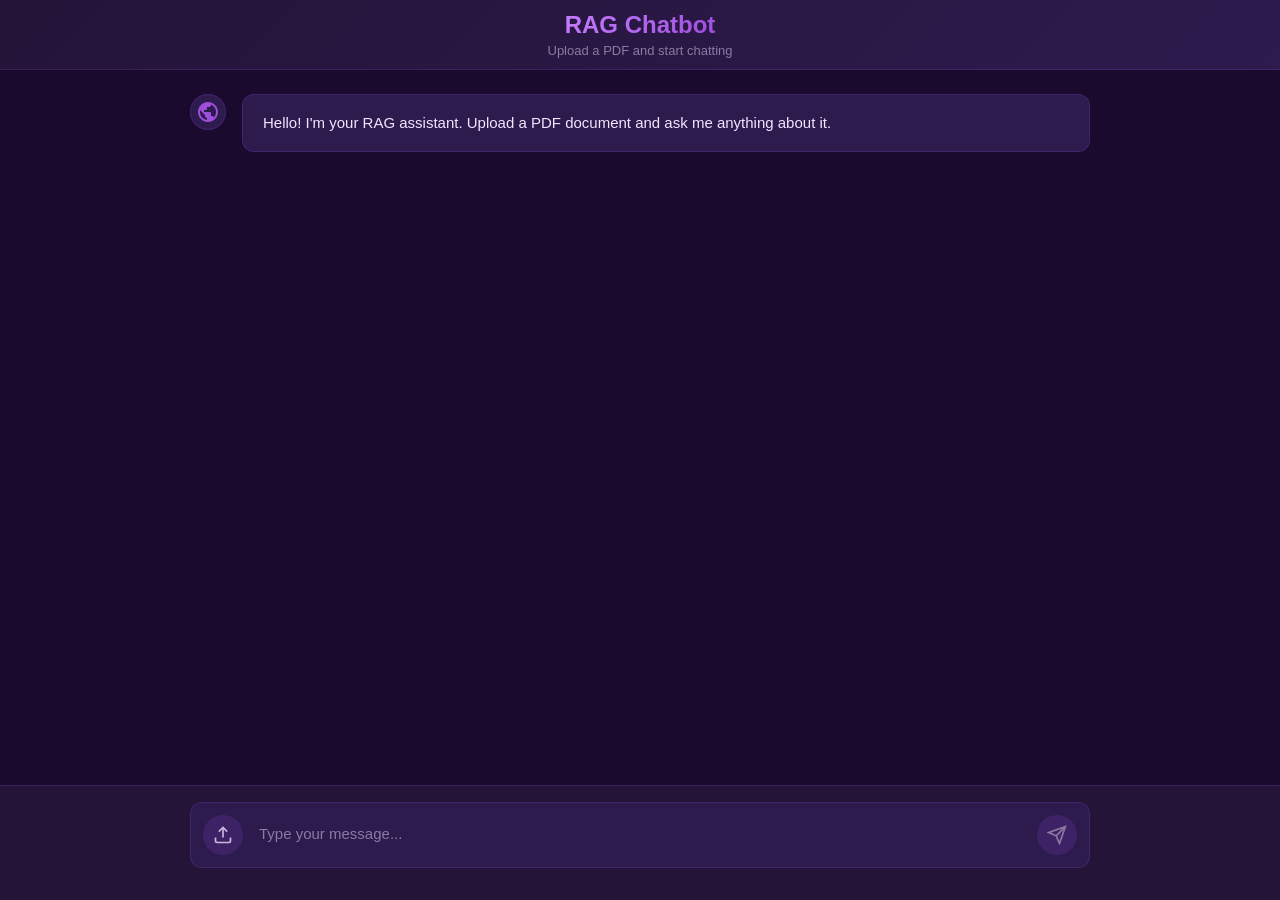
==== static/index.html @ 012274c8 "Initialized and updated with pdf-tomd.py file" ====
<!DOCTYPE html>
<html lang="en">
<head>
    <meta charset="UTF-8">
    <meta name="viewport" content="width=device-width, initial-scale=1.0">
    <title>RAG Chatbot</title>
    <link rel="stylesheet" href="/static/styles.css">
</head>
<body>
    <div id="app">
        <!-- Header -->
        <header class="header">
            <div class="logo">RAG Chatbot</div>
            <div class="subtitle">Upload a PDF and start chatting</div>
        </header>

        <!-- Main Chat Area -->
        <main class="chat-container" id="chatContainer">
            <!-- Welcome Message -->
            <div class="message bot-message">
                <div class="avatar">
                    <svg width="24" height="24" viewBox="0 0 24 24" fill="currentColor">
                        <path d="M12 2C6.48 2 2 6.48 2 12s4.48 10 10 10 10-4.48 10-10S17.52 2 12 2zm-1 17.93c-3.95-.49-7-3.85-7-7.93 0-.62.08-1.21.21-1.79L9 15v1c0 1.1.9 2 2 2v1.93zm6.9-2.54c-.26-.81-1-1.39-1.9-1.39h-1v-3c0-.55-.45-1-1-1H8v-2h2c.55 0 1-.45 1-1V7h2c1.1 0 2-.9 2-2v-.41c2.93 1.19 5 4.06 5 7.41 0 2.08-.8 3.97-2.1 5.39z"/>
                    </svg>
                </div>
                <div class="message-content">
                    <p>Hello! I'm your RAG assistant. Upload a PDF document and ask me anything about it.</p>
                </div>
            </div>
        </main>

        <!-- Input Area -->
        <div class="input-container">
            <div class="input-wrapper">
                <input
                    type="file"
                    id="fileInput"
                    accept=".pdf,.png,.jpg,.jpeg,.webp"
                    hidden
                >
                <button
                    class="upload-btn"
                    id="uploadBtn"
                    title="Upload PDF"
                >
                    <svg width="20" height="20" viewBox="0 0 24 24" fill="none" stroke="currentColor" stroke-width="2">
                        <path d="M21 15v4a2 2 0 0 1-2 2H5a2 2 0 0 1-2-2v-4"/>
                        <polyline points="17,8 12,3 7,8"/>
                        <line x1="12" y1="3" x2="12" y2="15"/>
                    </svg>
                </button>
                <textarea
                    id="messageInput"
                    class="message-input"
                    placeholder="Type your message..."
                    rows="1"
                ></textarea>
                <button
                    class="send-btn"
                    id="sendBtn"
                    disabled
                >
                    <svg width="20" height="20" viewBox="0 0 24 24" fill="none" stroke="currentColor" stroke-width="2">
                        <line x1="22" y1="2" x2="11" y2="13"/>
                        <polygon points="22,2 15,22 11,13 2,9"/>
                    </svg>
                </button>
            </div>
            <div class="upload-status" id="uploadStatus"></div>
        </div>
    </div>

    <!-- Loading Overlay -->
    <div class="loading-overlay" id="loadingOverlay" hidden>
        <div class="spinner"></div>
        <div class="loading-text">Processing document...</div>
    </div>

    <script src="/static/app.js"></script>
</body>
</html>
---- static/styles.css ----
/* RAG Chatbot - Tema Viola ispirato a Claude */

:root {
    /* Colori principali - Tema Viola */
    --bg-primary: #1a0a2e;
    --bg-secondary: #241438;
    --bg-tertiary: #2d1b4e;
    --bg-hover: #3d2266;

    /* Colori accento viola */
    --accent-primary: #9d4edd;
    --accent-secondary: #c77dff;
    --accent-tertiary: #7b2cbf;
    --accent-glow: rgba(157, 78, 221, 0.3);

    /* Colori testo */
    --text-primary: #f0e6ff;
    --text-secondary: #c9b8e0;
    --text-muted: #8b7aa3;

    /* Colori messaggi */
    --user-bg: linear-gradient(135deg, #7b2cbf 0%, #5a189a 100%);
    --bot-bg: var(--bg-tertiary);

    /* Bordi */
    --border-color: rgba(157, 78, 221, 0.2);
    --border-radius: 12px;

    /* Spacing */
    --header-height: 70px;
    --input-height: 80px;
}

* {
    margin: 0;
    padding: 0;
    box-sizing: border-box;
}

body {
    font-family: -apple-system, BlinkMacSystemFont, 'Segoe UI', Roboto, Oxygen, Ubuntu, sans-serif;
    background: var(--bg-primary);
    color: var(--text-primary);
    min-height: 100vh;
    overflow: hidden;
}

/* Layout */
#app {
    display: flex;
    flex-direction: column;
    height: 100vh;
}

/* Header */
.header {
    height: var(--header-height);
    background: linear-gradient(135deg, var(--bg-secondary) 0%, var(--bg-tertiary) 100%);
    border-bottom: 1px solid var(--border-color);
    display: flex;
    flex-direction: column;
    justify-content: center;
    align-items: center;
    padding: 0 24px;
    position: relative;
    z-index: 10;
}

.logo {
    font-size: 24px;
    font-weight: 700;
    background: linear-gradient(135deg, var(--accent-secondary) 0%, var(--accent-primary) 100%);
    -webkit-background-clip: text;
    -webkit-text-fill-color: transparent;
    background-clip: text;
}

.subtitle {
    font-size: 13px;
    color: var(--text-muted);
    margin-top: 4px;
}

/* Chat Container */
.chat-container {
    flex: 1;
    overflow-y: auto;
    padding: 24px;
    scroll-behavior: smooth;
}

/* Scrollbar personalizzata */
.chat-container::-webkit-scrollbar {
    width: 8px;
}

.chat-container::-webkit-scrollbar-track {
    background: transparent;
}

.chat-container::-webkit-scrollbar-thumb {
    background: var(--accent-tertiary);
    border-radius: 4px;
}

.chat-container::-webkit-scrollbar-thumb:hover {
    background: var(--accent-primary);
}

/* Messaggi */
.message {
    display: flex;
    gap: 16px;
    max-width: 900px;
    margin: 0 auto 24px;
    animation: fadeIn 0.3s ease;
}

@keyframes fadeIn {
    from {
        opacity: 0;
        transform: translateY(10px);
    }
    to {
        opacity: 1;
        transform: translateY(0);
    }
}

.avatar {
    width: 36px;
    height: 36px;
    border-radius: 50%;
    display: flex;
    align-items: center;
    justify-content: center;
    flex-shrink: 0;
}

.bot-message .avatar {
    background: var(--bot-bg);
    border: 1px solid var(--border-color);
    color: var(--accent-primary);
}

.user-message .avatar {
    background: var(--user-bg);
    color: white;
    order: 2;
}

.message-content {
    flex: 1;
    padding: 16px 20px;
    border-radius: var(--border-radius);
    line-height: 1.6;
    font-size: 15px;
}

.bot-message .message-content {
    background: var(--bot-bg);
    border: 1px solid var(--border-color);
    color: var(--text-primary);
}

.user-message .message-content {
    background: var(--user-bg);
    color: white;
    margin-left: auto;
}

.user-message {
    flex-direction: row-reverse;
}

.message-content p {
    margin: 0 0 12px;
}

.message-content p:last-child {
    margin-bottom: 0;
}

/* Input Container */
.input-container {
    padding: 16px 24px 24px;
    background: var(--bg-secondary);
    border-top: 1px solid var(--border-color);
}

.input-wrapper {
    max-width: 900px;
    margin: 0 auto;
    display: flex;
    align-items: flex-end;
    gap: 12px;
    background: var(--bg-tertiary);
    border: 1px solid var(--border-color);
    border-radius: var(--border-radius);
    padding: 12px;
    transition: border-color 0.2s, box-shadow 0.2s;
}

.input-wrapper:focus-within {
    border-color: var(--accent-primary);
    box-shadow: 0 0 0 3px var(--accent-glow);
}

/* Buttons */
.upload-btn,
.send-btn {
    width: 40px;
    height: 40px;
    border-radius: 50%;
    border: none;
    cursor: pointer;
    display: flex;
    align-items: center;
    justify-content: center;
    transition: all 0.2s;
    flex-shrink: 0;
}

.upload-btn {
    background: var(--bg-hover);
    color: var(--text-secondary);
}

.upload-btn:hover {
    background: var(--accent-tertiary);
    color: white;
}

.send-btn {
    background: var(--accent-primary);
    color: white;
}

.send-btn:hover:not(:disabled) {
    background: var(--accent-secondary);
    transform: scale(1.05);
}

.send-btn:disabled {
    background: var(--bg-hover);
    color: var(--text-muted);
    cursor: not-allowed;
}

/* Input */
.message-input {
    flex: 1;
    background: transparent;
    border: none;
    color: var(--text-primary);
    font-size: 15px;
    resize: none;
    max-height: 200px;
    min-height: 40px;
    line-height: 1.5;
    padding: 8px 4px;
    font-family: inherit;
}

.message-input:focus {
    outline: none;
}

.message-input::placeholder {
    color: var(--text-muted);
}

/* Upload Status */
.upload-status {
    text-align: center;
    margin-top: 8px;
    font-size: 13px;
    color: var(--text-muted);
}

.upload-status.success {
    color: #4ade80;
}

.upload-status.error {
    color: #f87171;
}

/* Loading Overlay */
.loading-overlay {
    position: fixed;
    top: 0;
    left: 0;
    right: 0;
    bottom: 0;
    background: rgba(26, 10, 46, 0.9);
    backdrop-filter: blur(8px);
    display: flex;
    flex-direction: column;
    align-items: center;
    justify-content: center;
    z-index: 100;
}

.loading-overlay[hidden] {
    display: none;
}

.spinner {
    width: 48px;
    height: 48px;
    border: 3px solid var(--bg-tertiary);
    border-top-color: var(--accent-primary);
    border-radius: 50%;
    animation: spin 1s linear infinite;
}

@keyframes spin {
    to {
        transform: rotate(360deg);
    }
}

.loading-text {
    margin-top: 16px;
    color: var(--text-secondary);
    font-size: 14px;
}

/* Responsive */
@media (max-width: 768px) {
    .chat-container {
        padding: 16px;
    }

    .message {
        gap: 12px;
    }

    .message-content {
        padding: 12px 16px;
        font-size: 14px;
    }

    .avatar {
        width: 32px;
        height: 32px;
    }

    .input-container {
        padding: 12px 16px 16px;
    }

    .logo {
        font-size: 20px;
    }

    .subtitle {
        font-size: 12px;
    }
}

/* Markdown styles */
.message-content pre {
    background: var(--bg-primary);
    padding: 16px;
    border-radius: 8px;
    overflow-x: auto;
    margin: 12px 0;
}

.message-content code {
    background: var(--bg-primary);
    padding: 2px 6px;
    border-radius: 4px;
    font-family: 'Fira Code', monospace;
    font-size: 14px;
}

.message-content pre code {
    background: transparent;
    padding: 0;
}

.message-content ul,
.message-content ol {
    margin: 12px 0;
    padding-left: 24px;
}

.message-content li {
    margin: 4px 0;
}

.message-content strong {
    color: var(--accent-secondary);
}

.message-content a {
    color: var(--accent-primary);
    text-decoration: none;
}

.message-content a:hover {
    text-decoration: underline;
}
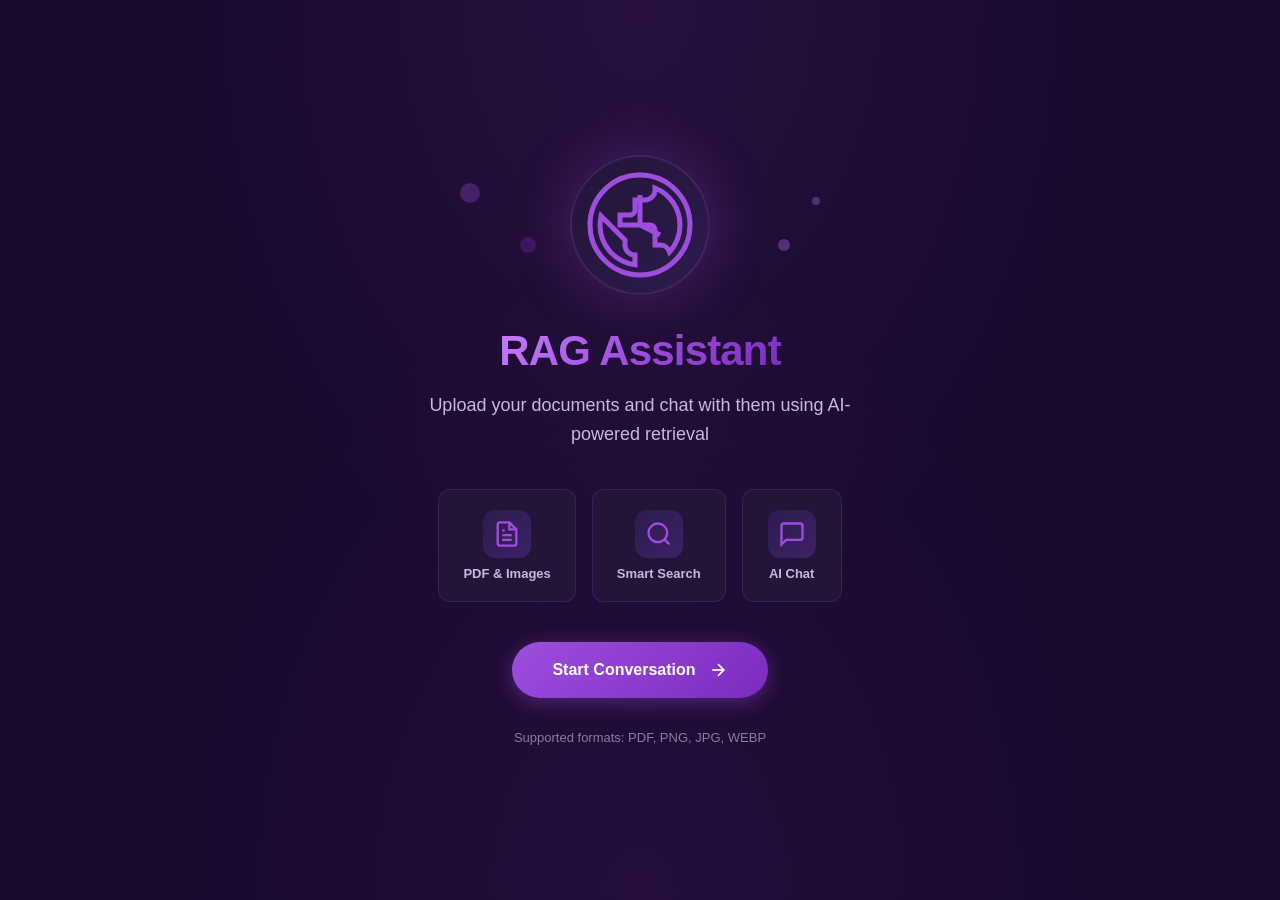
==== commit 2c1ea86f: "Frontend modified" ====
--- a/static/index.html
+++ b/static/index.html
@@ -3,79 +3,84 @@
 <head>
     <meta charset="UTF-8">
     <meta name="viewport" content="width=device-width, initial-scale=1.0">
-    <title>RAG Chatbot</title>
+    <title>RAG Assistant - Welcome</title>
     <link rel="stylesheet" href="/static/styles.css">
 </head>
 <body>
-    <div id="app">
-        <!-- Header -->
-        <header class="header">
-            <div class="logo">RAG Chatbot</div>
-            <div class="subtitle">Upload a PDF and start chatting</div>
-        </header>
-
-        <!-- Main Chat Area -->
-        <main class="chat-container" id="chatContainer">
-            <!-- Welcome Message -->
-            <div class="message bot-message">
-                <div class="avatar">
-                    <svg width="24" height="24" viewBox="0 0 24 24" fill="currentColor">
+    <div class="welcome-page">
+        <div class="welcome-content">
+            <!-- Hero Illustration -->
+            <div class="hero-illustration">
+                <div class="floating-shapes">
+                    <div class="shape shape-1"></div>
+                    <div class="shape shape-2"></div>
+                    <div class="shape shape-3"></div>
+                    <div class="shape shape-4"></div>
+                </div>
+                <div class="hero-icon">
+                    <svg width="120" height="120" viewBox="0 0 24 24" fill="none" stroke="currentColor" stroke-width="1">
+                        <circle cx="12" cy="12" r="10" stroke="currentColor" stroke-opacity="0.2"/>
                         <path d="M12 2C6.48 2 2 6.48 2 12s4.48 10 10 10 10-4.48 10-10S17.52 2 12 2zm-1 17.93c-3.95-.49-7-3.85-7-7.93 0-.62.08-1.21.21-1.79L9 15v1c0 1.1.9 2 2 2v1.93zm6.9-2.54c-.26-.81-1-1.39-1.9-1.39h-1v-3c0-.55-.45-1-1-1H8v-2h2c.55 0 1-.45 1-1V7h2c1.1 0 2-.9 2-2v-.41c2.93 1.19 5 4.06 5 7.41 0 2.08-.8 3.97-2.1 5.39z"/>
+                        <path d="M12 6v6l4 2"/>
                     </svg>
                 </div>
-                <div class="message-content">
-                    <p>Hello! I'm your RAG assistant. Upload a PDF document and ask me anything about it.</p>
+            </div>
+
+            <!-- Welcome Text -->
+            <div class="welcome-text">
+                <h1 class="welcome-title">
+                    <span class="gradient-text">RAG Assistant</span>
+                </h1>
+                <p class="welcome-subtitle">
+                    Upload your documents and chat with them using AI-powered retrieval
+                </p>
+            </div>
+
+            <!-- Features Grid -->
+            <div class="features-grid">
+                <div class="feature-card">
+                    <div class="feature-icon">
+                        <svg width="28" height="28" viewBox="0 0 24 24" fill="none" stroke="currentColor" stroke-width="2">
+                            <path d="M14 2H6a2 2 0 0 0-2 2v16a2 2 0 0 0 2 2h12a2 2 0 0 0 2-2V8z"/>
+                            <polyline points="14 2 14 8 20 8"/>
+                            <line x1="16" y1="13" x2="8" y2="13"/>
+                            <line x1="16" y1="17" x2="8" y2="17"/>
+                            <polyline points="10 9 9 9 8 9"/>
+                        </svg>
+                    </div>
+                    <span class="feature-text">PDF & Images</span>
+                </div>
+                <div class="feature-card">
+                    <div class="feature-icon">
+                        <svg width="28" height="28" viewBox="0 0 24 24" fill="none" stroke="currentColor" stroke-width="2">
+                            <circle cx="11" cy="11" r="8"/>
+                            <line x1="21" y1="21" x2="16.65" y2="16.65"/>
+                        </svg>
+                    </div>
+                    <span class="feature-text">Smart Search</span>
+                </div>
+                <div class="feature-card">
+                    <div class="feature-icon">
+                        <svg width="28" height="28" viewBox="0 0 24 24" fill="none" stroke="currentColor" stroke-width="2">
+                            <path d="M21 15a2 2 0 0 1-2 2H7l-4 4V5a2 2 0 0 1 2-2h14a2 2 0 0 1 2 2z"/>
+                        </svg>
+                    </div>
+                    <span class="feature-text">AI Chat</span>
                 </div>
             </div>
-        </main>
 
-        <!-- Input Area -->
-        <div class="input-container">
-            <div class="input-wrapper">
-                <input
-                    type="file"
-                    id="fileInput"
-                    accept=".pdf,.png,.jpg,.jpeg,.webp"
-                    hidden
-                >
-                <button
-                    class="upload-btn"
-                    id="uploadBtn"
-                    title="Upload PDF"
-                >
-                    <svg width="20" height="20" viewBox="0 0 24 24" fill="none" stroke="currentColor" stroke-width="2">
-                        <path d="M21 15v4a2 2 0 0 1-2 2H5a2 2 0 0 1-2-2v-4"/>
-                        <polyline points="17,8 12,3 7,8"/>
-                        <line x1="12" y1="3" x2="12" y2="15"/>
-                    </svg>
-                </button>
-                <textarea
-                    id="messageInput"
-                    class="message-input"
-                    placeholder="Type your message..."
-                    rows="1"
-                ></textarea>
-                <button
-                    class="send-btn"
-                    id="sendBtn"
-                    disabled
-                >
-                    <svg width="20" height="20" viewBox="0 0 24 24" fill="none" stroke="currentColor" stroke-width="2">
-                        <line x1="22" y1="2" x2="11" y2="13"/>
-                        <polygon points="22,2 15,22 11,13 2,9"/>
-                    </svg>
-                </button>
-            </div>
-            <div class="upload-status" id="uploadStatus"></div>
+            <!-- CTA Button -->
+            <a href="/rag.html" class="start-btn">
+                <span>Start Conversation</span>
+                <svg width="20" height="20" viewBox="0 0 24 24" fill="none" stroke="currentColor" stroke-width="2">
+                    <line x1="5" y1="12" x2="19" y2="12"/>
+                    <polyline points="12 5 19 12 12 19"/>
+                </svg>
+            </a>
+
+            <!-- Footer Note -->
+            <p class="welcome-footer">Supported formats: PDF, PNG, JPG, WEBP</p>
         </div>
     </div>
-
-    <!-- Loading Overlay -->
-    <div class="loading-overlay" id="loadingOverlay" hidden>
-        <div class="spinner"></div>
-        <div class="loading-text">Processing document...</div>
-    </div>
-
-    <script src="/static/app.js"></script>
 </body>
-</html>+</html>
--- a/static/styles.css
+++ b/static/styles.css
@@ -52,22 +52,280 @@
     height: 100vh;
 }
 
-/* Header */
+/* ============================================
+   WELCOME SCREEN
+   ============================================ */
+
+.welcome-page {
+    display: flex;
+    align-items: center;
+    justify-content: center;
+    min-height: 100vh;
+    padding: 24px;
+    background: radial-gradient(ellipse at top, rgba(157, 78, 221, 0.1) 0%, transparent 50%),
+                radial-gradient(ellipse at bottom, rgba(123, 44, 191, 0.1) 0%, transparent 50%);
+    animation: fadeIn 0.6s ease;
+}
+
+.welcome-content {
+    max-width: 600px;
+    width: 100%;
+    text-align: center;
+}
+
+/* Hero Illustration */
+.hero-illustration {
+    position: relative;
+    margin-bottom: 32px;
+}
+
+.hero-icon {
+    display: inline-flex;
+    align-items: center;
+    justify-content: center;
+    width: 140px;
+    height: 140px;
+    background: linear-gradient(135deg, var(--bg-secondary) 0%, var(--bg-tertiary) 100%);
+    border: 2px solid var(--border-color);
+    border-radius: 50%;
+    color: var(--accent-primary);
+    box-shadow: 0 0 60px rgba(157, 78, 221, 0.3);
+    animation: float 6s ease-in-out infinite;
+}
+
+@keyframes float {
+    0%, 100% { transform: translateY(0); }
+    50% { transform: translateY(-10px); }
+}
+
+/* Floating Shapes Animation */
+.floating-shapes {
+    position: absolute;
+    top: 0;
+    left: 0;
+    right: 0;
+    bottom: 0;
+    pointer-events: none;
+}
+
+.shape {
+    position: absolute;
+    border-radius: 50%;
+    opacity: 0.3;
+}
+
+.shape-1 {
+    width: 20px;
+    height: 20px;
+    background: var(--accent-primary);
+    top: 20%;
+    left: 20%;
+    animation: floatShape 8s ease-in-out infinite;
+}
+
+.shape-2 {
+    width: 12px;
+    height: 12px;
+    background: var(--accent-secondary);
+    top: 60%;
+    right: 25%;
+    animation: floatShape 10s ease-in-out infinite 1s;
+}
+
+.shape-3 {
+    width: 16px;
+    height: 16px;
+    background: var(--accent-tertiary);
+    bottom: 30%;
+    left: 30%;
+    animation: floatShape 7s ease-in-out infinite 0.5s;
+}
+
+.shape-4 {
+    width: 8px;
+    height: 8px;
+    background: var(--accent-secondary);
+    top: 30%;
+    right: 20%;
+    animation: floatShape 9s ease-in-out infinite 2s;
+}
+
+@keyframes floatShape {
+    0%, 100% {
+        transform: translate(0, 0) scale(1);
+        opacity: 0.3;
+    }
+    25% {
+        transform: translate(20px, -20px) scale(1.1);
+        opacity: 0.5;
+    }
+    50% {
+        transform: translate(0, -40px) scale(1);
+        opacity: 0.3;
+    }
+    75% {
+        transform: translate(-20px, -20px) scale(0.9);
+        opacity: 0.4;
+    }
+}
+
+/* Welcome Text */
+.welcome-text {
+    margin-bottom: 40px;
+}
+
+.welcome-title {
+    font-size: 42px;
+    font-weight: 800;
+    margin-bottom: 16px;
+    letter-spacing: -0.02em;
+}
+
+.gradient-text {
+    background: linear-gradient(135deg, var(--accent-secondary) 0%, var(--accent-primary) 50%, var(--accent-tertiary) 100%);
+    -webkit-background-clip: text;
+    -webkit-text-fill-color: transparent;
+    background-clip: text;
+}
+
+.welcome-subtitle {
+    font-size: 18px;
+    color: var(--text-secondary);
+    line-height: 1.6;
+    max-width: 450px;
+    margin: 0 auto;
+}
+
+/* Features Grid */
+.features-grid {
+    display: flex;
+    justify-content: center;
+    gap: 16px;
+    margin-bottom: 40px;
+    flex-wrap: wrap;
+}
+
+.feature-card {
+    display: flex;
+    flex-direction: column;
+    align-items: center;
+    gap: 8px;
+    padding: 20px 24px;
+    background: var(--bg-secondary);
+    border: 1px solid var(--border-color);
+    border-radius: var(--border-radius);
+    min-width: 100px;
+    transition: all 0.3s ease;
+}
+
+.feature-card:hover {
+    transform: translateY(-4px);
+    border-color: var(--accent-primary);
+    box-shadow: 0 8px 30px rgba(157, 78, 221, 0.2);
+}
+
+.feature-icon {
+    width: 48px;
+    height: 48px;
+    display: flex;
+    align-items: center;
+    justify-content: center;
+    background: linear-gradient(135deg, var(--bg-tertiary) 0%, var(--bg-hover) 100%);
+    border-radius: 12px;
+    color: var(--accent-primary);
+}
+
+.feature-text {
+    font-size: 13px;
+    font-weight: 600;
+    color: var(--text-secondary);
+}
+
+/* Start Button */
+a.start-btn {
+    display: inline-flex;
+    align-items: center;
+    justify-content: center;
+    gap: 12px;
+    padding: 18px 40px;
+    background: linear-gradient(135deg, var(--accent-primary) 0%, var(--accent-tertiary) 100%);
+    color: white;
+    border: none;
+    border-radius: 50px;
+    font-size: 16px;
+    font-weight: 600;
+    cursor: pointer;
+    transition: all 0.3s ease;
+    box-shadow: 0 4px 20px rgba(157, 78, 221, 0.4);
+    text-decoration: none;
+}
+
+a.start-btn:hover {
+    transform: translateY(-2px);
+    box-shadow: 0 8px 30px rgba(157, 78, 221, 0.5);
+}
+
+a.start-btn:active {
+    transform: translateY(0);
+}
+
+a.start-btn svg {
+    transition: transform 0.3s ease;
+}
+
+a.start-btn:hover svg {
+    transform: translateX(4px);
+}
+
+/* Welcome Footer */
+.welcome-footer {
+    margin-top: 32px;
+    font-size: 13px;
+    color: var(--text-muted);
+}
+
+/* ============================================
+   HEADER
+   ============================================ */
 .header {
     height: var(--header-height);
     background: linear-gradient(135deg, var(--bg-secondary) 0%, var(--bg-tertiary) 100%);
     border-bottom: 1px solid var(--border-color);
     display: flex;
-    flex-direction: column;
-    justify-content: center;
-    align-items: center;
+    align-items: center;
+    justify-content: space-between;
     padding: 0 24px;
     position: relative;
     z-index: 10;
 }
 
+.header-left {
+    display: flex;
+    align-items: center;
+    gap: 16px;
+}
+
+.back-btn {
+    width: 40px;
+    height: 40px;
+    border: none;
+    background: var(--bg-tertiary);
+    color: var(--text-secondary);
+    border-radius: 50%;
+    cursor: pointer;
+    display: flex;
+    align-items: center;
+    justify-content: center;
+    transition: all 0.2s;
+}
+
+.back-btn:hover {
+    background: var(--accent-tertiary);
+    color: white;
+}
+
 .logo {
-    font-size: 24px;
+    font-size: 22px;
     font-weight: 700;
     background: linear-gradient(135deg, var(--accent-secondary) 0%, var(--accent-primary) 100%);
     -webkit-background-clip: text;
@@ -78,7 +336,6 @@
 .subtitle {
     font-size: 13px;
     color: var(--text-muted);
-    margin-top: 4px;
 }
 
 /* Chat Container */
@@ -329,6 +586,23 @@
 
 /* Responsive */
 @media (max-width: 768px) {
+    .welcome-title {
+        font-size: 32px;
+    }
+
+    .welcome-subtitle {
+        font-size: 16px;
+    }
+
+    .feature-card {
+        padding: 16px 20px;
+        min-width: 80px;
+    }
+
+    .feature-text {
+        font-size: 12px;
+    }
+
     .chat-container {
         padding: 16px;
     }
@@ -352,11 +626,20 @@
     }
 
     .logo {
-        font-size: 20px;
+        font-size: 18px;
     }
 
     .subtitle {
-        font-size: 12px;
+        font-size: 11px;
+    }
+
+    .header {
+        padding: 0 16px;
+    }
+
+    .back-btn {
+        width: 36px;
+        height: 36px;
     }
 }
 
@@ -403,4 +686,4 @@
 
 .message-content a:hover {
     text-decoration: underline;
-}+}
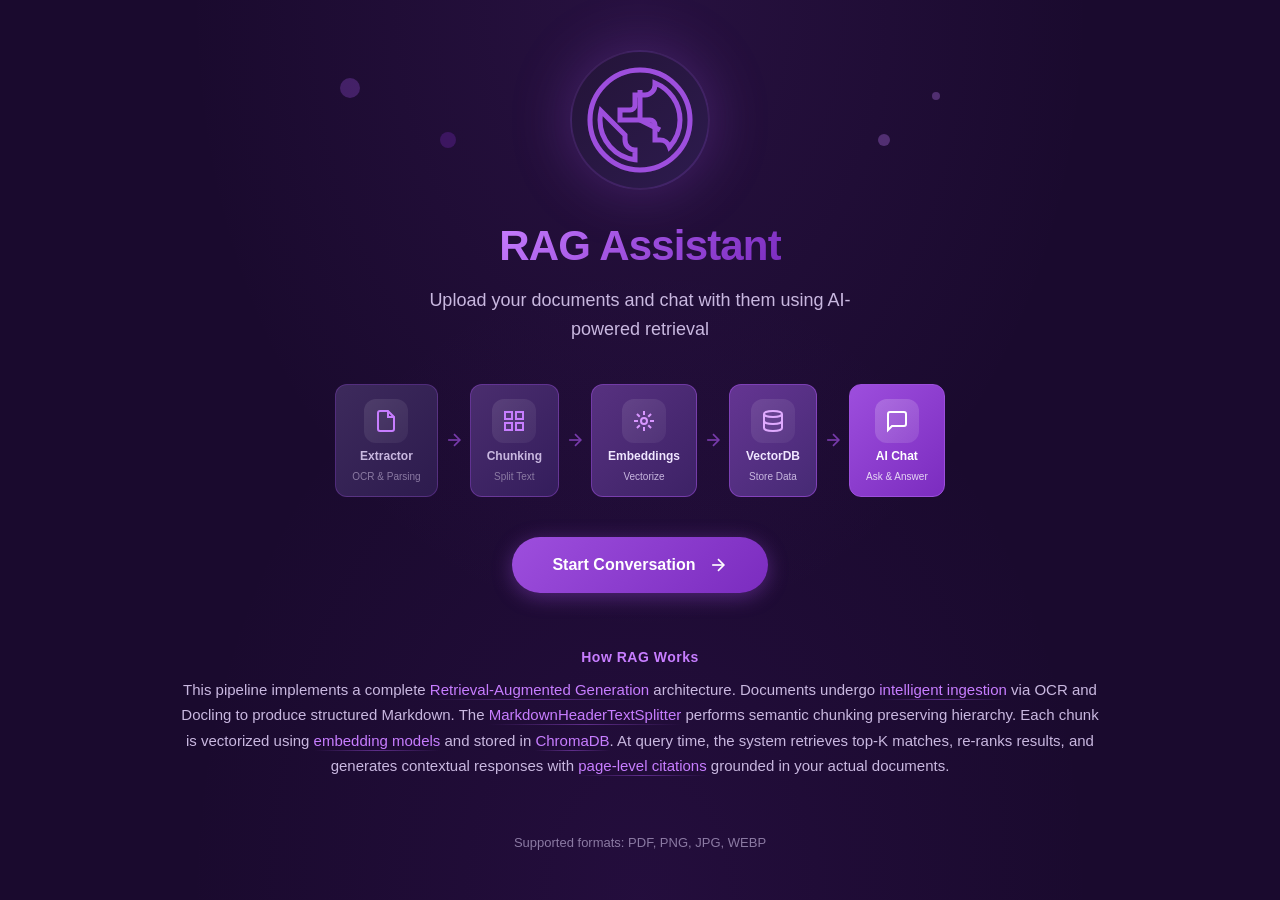
==== commit 88880f3e: "Frontend Updated" ====
--- a/static/index.html
+++ b/static/index.html
@@ -36,36 +36,83 @@
                 </p>
             </div>
 
-            <!-- Features Grid -->
-            <div class="features-grid">
-                <div class="feature-card">
-                    <div class="feature-icon">
-                        <svg width="28" height="28" viewBox="0 0 24 24" fill="none" stroke="currentColor" stroke-width="2">
+            <!-- Pipeline Flow -->
+            <div class="pipeline-flow">
+                <div class="pipeline-step step-1">
+                    <div class="pipeline-icon">
+                        <svg width="24" height="24" viewBox="0 0 24 24" fill="none" stroke="currentColor" stroke-width="2">
                             <path d="M14 2H6a2 2 0 0 0-2 2v16a2 2 0 0 0 2 2h12a2 2 0 0 0 2-2V8z"/>
                             <polyline points="14 2 14 8 20 8"/>
-                            <line x1="16" y1="13" x2="8" y2="13"/>
-                            <line x1="16" y1="17" x2="8" y2="17"/>
-                            <polyline points="10 9 9 9 8 9"/>
                         </svg>
                     </div>
-                    <span class="feature-text">PDF & Images</span>
+                    <span class="pipeline-text">Extractor</span>
+                    <span class="pipeline-desc">OCR & Parsing</span>
                 </div>
-                <div class="feature-card">
-                    <div class="feature-icon">
-                        <svg width="28" height="28" viewBox="0 0 24 24" fill="none" stroke="currentColor" stroke-width="2">
-                            <circle cx="11" cy="11" r="8"/>
-                            <line x1="21" y1="21" x2="16.65" y2="16.65"/>
+                <div class="pipeline-arrow">
+                    <svg width="20" height="20" viewBox="0 0 24 24" fill="none" stroke="currentColor" stroke-width="2">
+                        <line x1="5" y1="12" x2="19" y2="12"/>
+                        <polyline points="12 5 19 12 12 19"/>
+                    </svg>
+                </div>
+                <div class="pipeline-step step-2">
+                    <div class="pipeline-icon">
+                        <svg width="24" height="24" viewBox="0 0 24 24" fill="none" stroke="currentColor" stroke-width="2">
+                            <rect x="3" y="3" width="7" height="7"/>
+                            <rect x="14" y="3" width="7" height="7"/>
+                            <rect x="14" y="14" width="7" height="7"/>
+                            <rect x="3" y="14" width="7" height="7"/>
                         </svg>
                     </div>
-                    <span class="feature-text">Smart Search</span>
+                    <span class="pipeline-text">Chunking</span>
+                    <span class="pipeline-desc">Split Text</span>
                 </div>
-                <div class="feature-card">
-                    <div class="feature-icon">
-                        <svg width="28" height="28" viewBox="0 0 24 24" fill="none" stroke="currentColor" stroke-width="2">
+                <div class="pipeline-arrow">
+                    <svg width="20" height="20" viewBox="0 0 24 24" fill="none" stroke="currentColor" stroke-width="2">
+                        <line x1="5" y1="12" x2="19" y2="12"/>
+                        <polyline points="12 5 19 12 12 19"/>
+                    </svg>
+                </div>
+                <div class="pipeline-step step-3">
+                    <div class="pipeline-icon">
+                        <svg width="24" height="24" viewBox="0 0 24 24" fill="none" stroke="currentColor" stroke-width="2">
+                            <circle cx="12" cy="12" r="3"/>
+                            <path d="M12 2v4M12 18v4M4.93 4.93l2.83 2.83M16.24 16.24l2.83 2.83M2 12h4M18 12h4M4.93 19.07l2.83-2.83M16.24 7.76l2.83-2.83"/>
+                        </svg>
+                    </div>
+                    <span class="pipeline-text">Embeddings</span>
+                    <span class="pipeline-desc">Vectorize</span>
+                </div>
+                <div class="pipeline-arrow">
+                    <svg width="20" height="20" viewBox="0 0 24 24" fill="none" stroke="currentColor" stroke-width="2">
+                        <line x1="5" y1="12" x2="19" y2="12"/>
+                        <polyline points="12 5 19 12 12 19"/>
+                    </svg>
+                </div>
+                <div class="pipeline-step step-4">
+                    <div class="pipeline-icon">
+                        <svg width="24" height="24" viewBox="0 0 24 24" fill="none" stroke="currentColor" stroke-width="2">
+                            <ellipse cx="12" cy="5" rx="9" ry="3"/>
+                            <path d="M21 12c0 1.66-4 3-9 3s-9-1.34-9-3"/>
+                            <path d="M3 5v14c0 1.66 4 3 9 3s9-1.34 9-3V5"/>
+                        </svg>
+                    </div>
+                    <span class="pipeline-text">VectorDB</span>
+                    <span class="pipeline-desc">Store Data</span>
+                </div>
+                <div class="pipeline-arrow">
+                    <svg width="20" height="20" viewBox="0 0 24 24" fill="none" stroke="currentColor" stroke-width="2">
+                        <line x1="5" y1="12" x2="19" y2="12"/>
+                        <polyline points="12 5 19 12 12 19"/>
+                    </svg>
+                </div>
+                <div class="pipeline-step step-5 highlight">
+                    <div class="pipeline-icon">
+                        <svg width="24" height="24" viewBox="0 0 24 24" fill="none" stroke="currentColor" stroke-width="2">
                             <path d="M21 15a2 2 0 0 1-2 2H7l-4 4V5a2 2 0 0 1 2-2h14a2 2 0 0 1 2 2z"/>
                         </svg>
                     </div>
-                    <span class="feature-text">AI Chat</span>
+                    <span class="pipeline-text">AI Chat</span>
+                    <span class="pipeline-desc">Ask & Answer</span>
                 </div>
             </div>
 
@@ -78,6 +125,12 @@
                 </svg>
             </a>
 
+            <!-- RAG Guide -->
+            <div class="rag-guide">
+                <h3 class="guide-title">How RAG Works</h3>
+                <p class="guide-text">This pipeline implements a complete <span>Retrieval-Augmented Generation</span> architecture. Documents undergo <span>intelligent ingestion</span> via OCR and Docling to produce structured Markdown. The <span>MarkdownHeaderTextSplitter</span> performs semantic chunking preserving hierarchy. Each chunk is vectorized using <span>embedding models</span> and stored in <span>ChromaDB</span>. At query time, the system retrieves top-K matches, re-ranks results, and generates contextual responses with <span>page-level citations</span> grounded in your actual documents.</p>
+            </div>
+
             <!-- Footer Note -->
             <p class="welcome-footer">Supported formats: PDF, PNG, JPG, WEBP</p>
         </div>
--- a/static/styles.css
+++ b/static/styles.css
@@ -45,6 +45,30 @@
     overflow: hidden;
 }
 
+/* Welcome page needs scrolling */
+.welcome-page {
+    overflow-y: auto;
+    max-height: 100vh;
+}
+
+/* Custom scrollbar for welcome page */
+.welcome-page::-webkit-scrollbar {
+    width: 8px;
+}
+
+.welcome-page::-webkit-scrollbar-track {
+    background: transparent;
+}
+
+.welcome-page::-webkit-scrollbar-thumb {
+    background: var(--accent-tertiary);
+    border-radius: 4px;
+}
+
+.welcome-page::-webkit-scrollbar-thumb:hover {
+    background: var(--accent-primary);
+}
+
 /* Layout */
 #app {
     display: flex;
@@ -68,7 +92,7 @@
 }
 
 .welcome-content {
-    max-width: 600px;
+    max-width: 1000px;
     width: 100%;
     text-align: center;
 }
@@ -196,49 +220,178 @@
     margin: 0 auto;
 }
 
-/* Features Grid */
-.features-grid {
-    display: flex;
-    justify-content: center;
-    gap: 16px;
+/* Pipeline Flow */
+.pipeline-flow {
+    display: flex;
+    justify-content: center;
+    align-items: center;
+    gap: 6px;
     margin-bottom: 40px;
-    flex-wrap: wrap;
-}
-
-.feature-card {
+    flex-wrap: nowrap;
+}
+
+.pipeline-step {
     display: flex;
     flex-direction: column;
     align-items: center;
-    gap: 8px;
-    padding: 20px 24px;
+    gap: 6px;
+    padding: 14px 16px;
     background: var(--bg-secondary);
     border: 1px solid var(--border-color);
     border-radius: var(--border-radius);
-    min-width: 100px;
+    min-width: 80px;
+    flex-shrink: 0;
     transition: all 0.3s ease;
 }
 
-.feature-card:hover {
+.pipeline-step:hover {
     transform: translateY(-4px);
     border-color: var(--accent-primary);
     box-shadow: 0 8px 30px rgba(157, 78, 221, 0.2);
 }
 
-.feature-icon {
-    width: 48px;
-    height: 48px;
-    display: flex;
-    align-items: center;
-    justify-content: center;
-    background: linear-gradient(135deg, var(--bg-tertiary) 0%, var(--bg-hover) 100%);
+/* Pipeline Steps - Gradient from light to dark */
+.pipeline-step.step-1 {
+    background: linear-gradient(135deg, #3d2a5c 0%, #2d1b4e 100%);
+    border-color: rgba(157, 78, 221, 0.3);
+}
+
+.pipeline-step.step-2 {
+    background: linear-gradient(135deg, #4a2d6e 0%, #341d5c 100%);
+    border-color: rgba(157, 78, 221, 0.4);
+}
+
+.pipeline-step.step-3 {
+    background: linear-gradient(135deg, #573180 0%, #3d2266 100%);
+    border-color: rgba(157, 78, 221, 0.5);
+}
+
+.pipeline-step.step-4 {
+    background: linear-gradient(135deg, #643592 0%, #462a74 100%);
+    border-color: rgba(157, 78, 221, 0.6);
+}
+
+.pipeline-step.step-5.highlight {
+    background: linear-gradient(135deg, var(--accent-primary) 0%, var(--accent-tertiary) 100%);
+    border-color: var(--accent-primary);
+}
+
+.pipeline-icon {
+    width: 44px;
+    height: 44px;
+    display: flex;
+    align-items: center;
+    justify-content: center;
+    background: linear-gradient(135deg, rgba(255,255,255,0.1) 0%, rgba(255,255,255,0.05) 100%);
     border-radius: 12px;
     color: var(--accent-primary);
 }
 
-.feature-text {
-    font-size: 13px;
+.pipeline-step.step-1 .pipeline-icon {
+    color: #c77dff;
+}
+
+.pipeline-step.step-2 .pipeline-icon {
+    color: #c77dff;
+}
+
+.pipeline-step.step-3 .pipeline-icon {
+    color: #d896ff;
+}
+
+.pipeline-step.step-4 .pipeline-icon {
+    color: #e0aaff;
+}
+
+.pipeline-step.step-5.highlight .pipeline-icon {
+    background: linear-gradient(135deg, rgba(255,255,255,0.2) 0%, rgba(255,255,255,0.1) 100%);
+    color: white;
+}
+
+.pipeline-text {
+    font-size: 12px;
     font-weight: 600;
+    color: var(--text-primary);
+}
+
+.pipeline-step.step-1 .pipeline-text,
+.pipeline-step.step-2 .pipeline-text {
     color: var(--text-secondary);
+}
+
+.pipeline-step.step-3 .pipeline-text,
+.pipeline-step.step-4 .pipeline-text {
+    color: #f0e6ff;
+}
+
+.pipeline-step.step-5.highlight .pipeline-text {
+    color: white;
+}
+
+.pipeline-desc {
+    font-size: 10px;
+    color: var(--text-muted);
+    font-weight: 400;
+    text-align: center;
+    margin-top: 2px;
+}
+
+.pipeline-step.step-3 .pipeline-desc,
+.pipeline-step.step-4 .pipeline-desc {
+    color: #c9b8e0;
+}
+
+.pipeline-step.step-5.highlight .pipeline-desc {
+    color: rgba(255,255,255,0.8);
+}
+
+.pipeline-arrow {
+    display: flex;
+    align-items: center;
+    justify-content: center;
+    color: var(--accent-primary);
+    opacity: 0.7;
+    animation: pulseArrow 2s ease-in-out infinite;
+}
+
+@keyframes pulseArrow {
+    0%, 100% { opacity: 0.5; transform: translateX(0); }
+    50% { opacity: 1; transform: translateX(2px); }
+}
+
+/* Responsive Pipeline */
+@media (max-width: 640px) {
+    .pipeline-flow {
+        gap: 4px;
+    }
+
+    .pipeline-step {
+        padding: 10px 10px;
+        min-width: 65px;
+    }
+
+    .pipeline-icon {
+        width: 32px;
+        height: 32px;
+    }
+
+    .pipeline-icon svg {
+        width: 16px;
+        height: 16px;
+    }
+
+    .pipeline-text {
+        font-size: 9px;
+    }
+
+    .pipeline-desc {
+        font-size: 8px;
+    }
+
+    .pipeline-arrow svg {
+        width: 14px;
+        height: 14px;
+    }
 }
 
 /* Start Button */
@@ -282,6 +435,59 @@
     margin-top: 32px;
     font-size: 13px;
     color: var(--text-muted);
+}
+
+/* RAG Guide */
+.rag-guide {
+    margin-top: 32px;
+    padding: 24px 40px;
+    text-align: center;
+}
+
+.guide-text {
+    font-size: 15px;
+    color: var(--text-secondary);
+    line-height: 1.7;
+    font-weight: 400;
+
+}
+
+.guide-text span {
+    color: var(--accent-secondary);
+    font-weight: 500;
+    position: relative;
+}
+
+.guide-text span::after {
+    content: "";
+    position: absolute;
+    bottom: -2px;
+    left: 0;
+    width: 100%;
+    height: 1px;
+    background: linear-gradient(90deg, transparent, var(--accent-primary), transparent);
+    opacity: 0.5;
+}
+
+.guide-title {
+    font-size: 14px;
+    font-weight: 600;
+    color: var(--accent-secondary);
+    margin-bottom: 12px;
+    letter-spacing: 0.5px;
+}
+
+/* Responsive Guide */
+@media (max-width: 640px) {
+    .rag-guide {
+        padding: 16px 20px;
+        margin-top: 24px;
+    }
+
+    .guide-text {
+        font-size: 14px;
+        line-height: 1.6;
+    }
 }
 
 /* ============================================
@@ -584,6 +790,178 @@
     font-size: 14px;
 }
 
+/* ============================================
+   OCR STRATEGY MODAL
+   ============================================ */
+
+.modal-overlay {
+    position: fixed;
+    top: 0;
+    left: 0;
+    right: 0;
+    bottom: 0;
+    background: rgba(26, 10, 46, 0.85);
+    backdrop-filter: blur(8px);
+    display: flex;
+    align-items: center;
+    justify-content: center;
+    z-index: 1000;
+    padding: 20px;
+}
+
+.modal-overlay[hidden] {
+    display: none;
+}
+
+.modal {
+    background: linear-gradient(135deg, var(--bg-secondary) 0%, var(--bg-tertiary) 100%);
+    border: 1px solid var(--border-color);
+    border-radius: var(--border-radius);
+    padding: 32px;
+    max-width: 420px;
+    width: 100%;
+    box-shadow: 0 20px 60px rgba(0, 0, 0, 0.4);
+    animation: modalSlideIn 0.3s ease;
+}
+
+@keyframes modalSlideIn {
+    from {
+        opacity: 0;
+        transform: translateY(-20px) scale(0.95);
+    }
+    to {
+        opacity: 1;
+        transform: translateY(0) scale(1);
+    }
+}
+
+.modal-title {
+    font-size: 20px;
+    font-weight: 700;
+    color: var(--accent-secondary);
+    margin-bottom: 8px;
+    text-align: center;
+}
+
+.modal-desc {
+    font-size: 14px;
+    color: var(--text-secondary);
+    margin-bottom: 12px;
+    text-align: center;
+}
+
+.modal-notice {
+    display: flex;
+    align-items: center;
+    justify-content: center;
+    gap: 8px;
+    padding: 10px 14px;
+    background: rgba(157, 78, 221, 0.1);
+    border: 1px solid rgba(157, 78, 221, 0.2);
+    border-radius: 8px;
+    margin-bottom: 20px;
+    font-size: 12px;
+    color: var(--accent-secondary);
+}
+
+.modal-notice svg {
+    color: var(--accent-primary);
+    flex-shrink: 0;
+}
+
+.modal-options {
+    display: flex;
+    flex-direction: column;
+    gap: 12px;
+    margin-bottom: 20px;
+}
+
+.modal-option {
+    display: flex;
+    align-items: center;
+    gap: 16px;
+    padding: 16px 20px;
+    background: var(--bg-tertiary);
+    border: 1px solid var(--border-color);
+    border-radius: var(--border-radius);
+    cursor: pointer;
+    transition: all 0.2s ease;
+    text-align: left;
+    width: 100%;
+}
+
+.modal-option:hover {
+    border-color: var(--accent-primary);
+    background: var(--bg-hover);
+    transform: translateY(-2px);
+}
+
+.modal-option:active {
+    transform: translateY(0);
+}
+
+.option-icon {
+    width: 48px;
+    height: 48px;
+    display: flex;
+    align-items: center;
+    justify-content: center;
+    background: linear-gradient(135deg, var(--bg-hover) 0%, var(--bg-tertiary) 100%);
+    border-radius: 12px;
+    color: var(--accent-primary);
+    flex-shrink: 0;
+}
+
+.modal-option:hover .option-icon {
+    background: linear-gradient(135deg, var(--accent-tertiary) 0%, var(--accent-primary) 100%);
+    color: white;
+}
+
+.option-content {
+    display: flex;
+    flex-direction: column;
+    gap: 4px;
+}
+
+.option-name {
+    font-size: 15px;
+    font-weight: 600;
+    color: var(--text-primary);
+}
+
+.option-desc {
+    font-size: 12px;
+    color: var(--text-muted);
+}
+
+.option-requirement {
+    font-size: 10px;
+    color: var(--accent-secondary);
+    background: rgba(157, 78, 221, 0.15);
+    padding: 3px 8px;
+    border-radius: 4px;
+    margin-top: 4px;
+    display: inline-block;
+}
+
+.modal-cancel {
+    width: 100%;
+    padding: 12px;
+    background: transparent;
+    border: 1px solid var(--border-color);
+    border-radius: 8px;
+    color: var(--text-secondary);
+    font-size: 14px;
+    cursor: pointer;
+    transition: all 0.2s ease;
+}
+
+.modal-cancel:hover {
+    background: var(--bg-hover);
+    border-color: var(--text-muted);
+    color: var(--text-primary);
+}
+
 /* Responsive */
 @media (max-width: 768px) {
     .welcome-title {
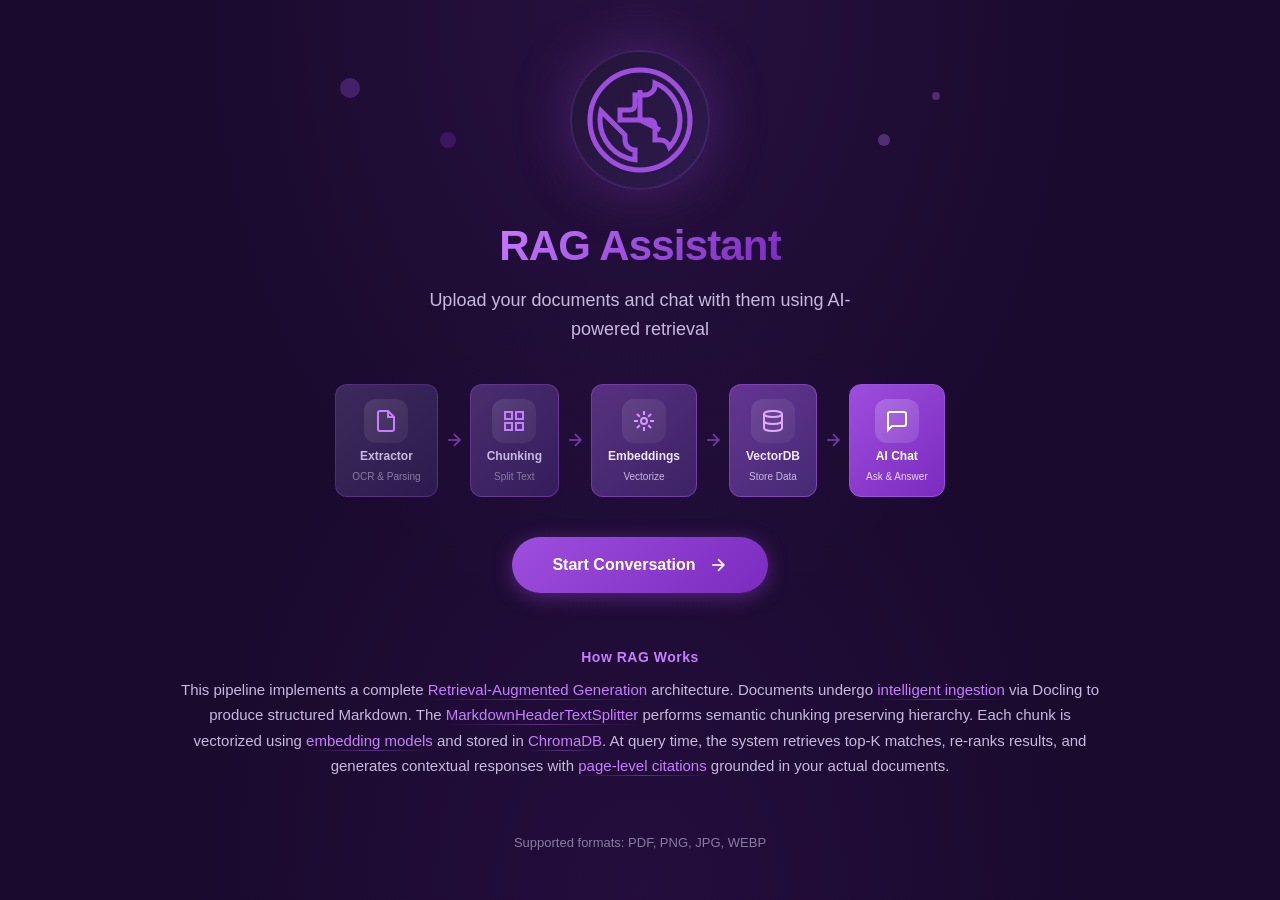
==== commit c4457796: "Project Refactoring - Now using Docling with proper settings instead of OCR model via Ollama - New f" ====
--- a/static/index.html
+++ b/static/index.html
@@ -128,7 +128,7 @@
             <!-- RAG Guide -->
             <div class="rag-guide">
                 <h3 class="guide-title">How RAG Works</h3>
-                <p class="guide-text">This pipeline implements a complete <span>Retrieval-Augmented Generation</span> architecture. Documents undergo <span>intelligent ingestion</span> via OCR and Docling to produce structured Markdown. The <span>MarkdownHeaderTextSplitter</span> performs semantic chunking preserving hierarchy. Each chunk is vectorized using <span>embedding models</span> and stored in <span>ChromaDB</span>. At query time, the system retrieves top-K matches, re-ranks results, and generates contextual responses with <span>page-level citations</span> grounded in your actual documents.</p>
+                <p class="guide-text">This pipeline implements a complete <span>Retrieval-Augmented Generation</span> architecture. Documents undergo <span>intelligent ingestion</span> via Docling to produce structured Markdown. The <span>MarkdownHeaderTextSplitter</span> performs semantic chunking preserving hierarchy. Each chunk is vectorized using <span>embedding models</span> and stored in <span>ChromaDB</span>. At query time, the system retrieves top-K matches, re-ranks results, and generates contextual responses with <span>page-level citations</span> grounded in your actual documents.</p>
             </div>
 
             <!-- Footer Note -->
--- a/static/styles.css
+++ b/static/styles.css
@@ -790,178 +790,6 @@
     font-size: 14px;
 }
 
-/* ============================================
-   OCR STRATEGY MODAL
-   ============================================ */
-
-.modal-overlay {
-    position: fixed;
-    top: 0;
-    left: 0;
-    right: 0;
-    bottom: 0;
-    background: rgba(26, 10, 46, 0.85);
-    backdrop-filter: blur(8px);
-    display: flex;
-    align-items: center;
-    justify-content: center;
-    z-index: 1000;
-    padding: 20px;
-}
-
-.modal-overlay[hidden] {
-    display: none;
-}
-
-.modal {
-    background: linear-gradient(135deg, var(--bg-secondary) 0%, var(--bg-tertiary) 100%);
-    border: 1px solid var(--border-color);
-    border-radius: var(--border-radius);
-    padding: 32px;
-    max-width: 420px;
-    width: 100%;
-    box-shadow: 0 20px 60px rgba(0, 0, 0, 0.4);
-    animation: modalSlideIn 0.3s ease;
-}
-
-@keyframes modalSlideIn {
-    from {
-        opacity: 0;
-        transform: translateY(-20px) scale(0.95);
-    }
-    to {
-        opacity: 1;
-        transform: translateY(0) scale(1);
-    }
-}
-
-.modal-title {
-    font-size: 20px;
-    font-weight: 700;
-    color: var(--accent-secondary);
-    margin-bottom: 8px;
-    text-align: center;
-}
-
-.modal-desc {
-    font-size: 14px;
-    color: var(--text-secondary);
-    margin-bottom: 12px;
-    text-align: center;
-}
-
-.modal-notice {
-    display: flex;
-    align-items: center;
-    justify-content: center;
-    gap: 8px;
-    padding: 10px 14px;
-    background: rgba(157, 78, 221, 0.1);
-    border: 1px solid rgba(157, 78, 221, 0.2);
-    border-radius: 8px;
-    margin-bottom: 20px;
-    font-size: 12px;
-    color: var(--accent-secondary);
-}
-
-.modal-notice svg {
-    color: var(--accent-primary);
-    flex-shrink: 0;
-}
-
-.modal-options {
-    display: flex;
-    flex-direction: column;
-    gap: 12px;
-    margin-bottom: 20px;
-}
-
-.modal-option {
-    display: flex;
-    align-items: center;
-    gap: 16px;
-    padding: 16px 20px;
-    background: var(--bg-tertiary);
-    border: 1px solid var(--border-color);
-    border-radius: var(--border-radius);
-    cursor: pointer;
-    transition: all 0.2s ease;
-    text-align: left;
-    width: 100%;
-}
-
-.modal-option:hover {
-    border-color: var(--accent-primary);
-    background: var(--bg-hover);
-    transform: translateY(-2px);
-}
-
-.modal-option:active {
-    transform: translateY(0);
-}
-
-.option-icon {
-    width: 48px;
-    height: 48px;
-    display: flex;
-    align-items: center;
-    justify-content: center;
-    background: linear-gradient(135deg, var(--bg-hover) 0%, var(--bg-tertiary) 100%);
-    border-radius: 12px;
-    color: var(--accent-primary);
-    flex-shrink: 0;
-}
-
-.modal-option:hover .option-icon {
-    background: linear-gradient(135deg, var(--accent-tertiary) 0%, var(--accent-primary) 100%);
-    color: white;
-}
-
-.option-content {
-    display: flex;
-    flex-direction: column;
-    gap: 4px;
-}
-
-.option-name {
-    font-size: 15px;
-    font-weight: 600;
-    color: var(--text-primary);
-}
-
-.option-desc {
-    font-size: 12px;
-    color: var(--text-muted);
-}
-
-.option-requirement {
-    font-size: 10px;
-    color: var(--accent-secondary);
-    background: rgba(157, 78, 221, 0.15);
-    padding: 3px 8px;
-    border-radius: 4px;
-    margin-top: 4px;
-    display: inline-block;
-}
-
-.modal-cancel {
-    width: 100%;
-    padding: 12px;
-    background: transparent;
-    border: 1px solid var(--border-color);
-    border-radius: 8px;
-    color: var(--text-secondary);
-    font-size: 14px;
-    cursor: pointer;
-    transition: all 0.2s ease;
-}
-
-.modal-cancel:hover {
-    background: var(--bg-hover);
-    border-color: var(--text-muted);
-    color: var(--text-primary);
-}
-
 /* Responsive */
 @media (max-width: 768px) {
     .welcome-title {
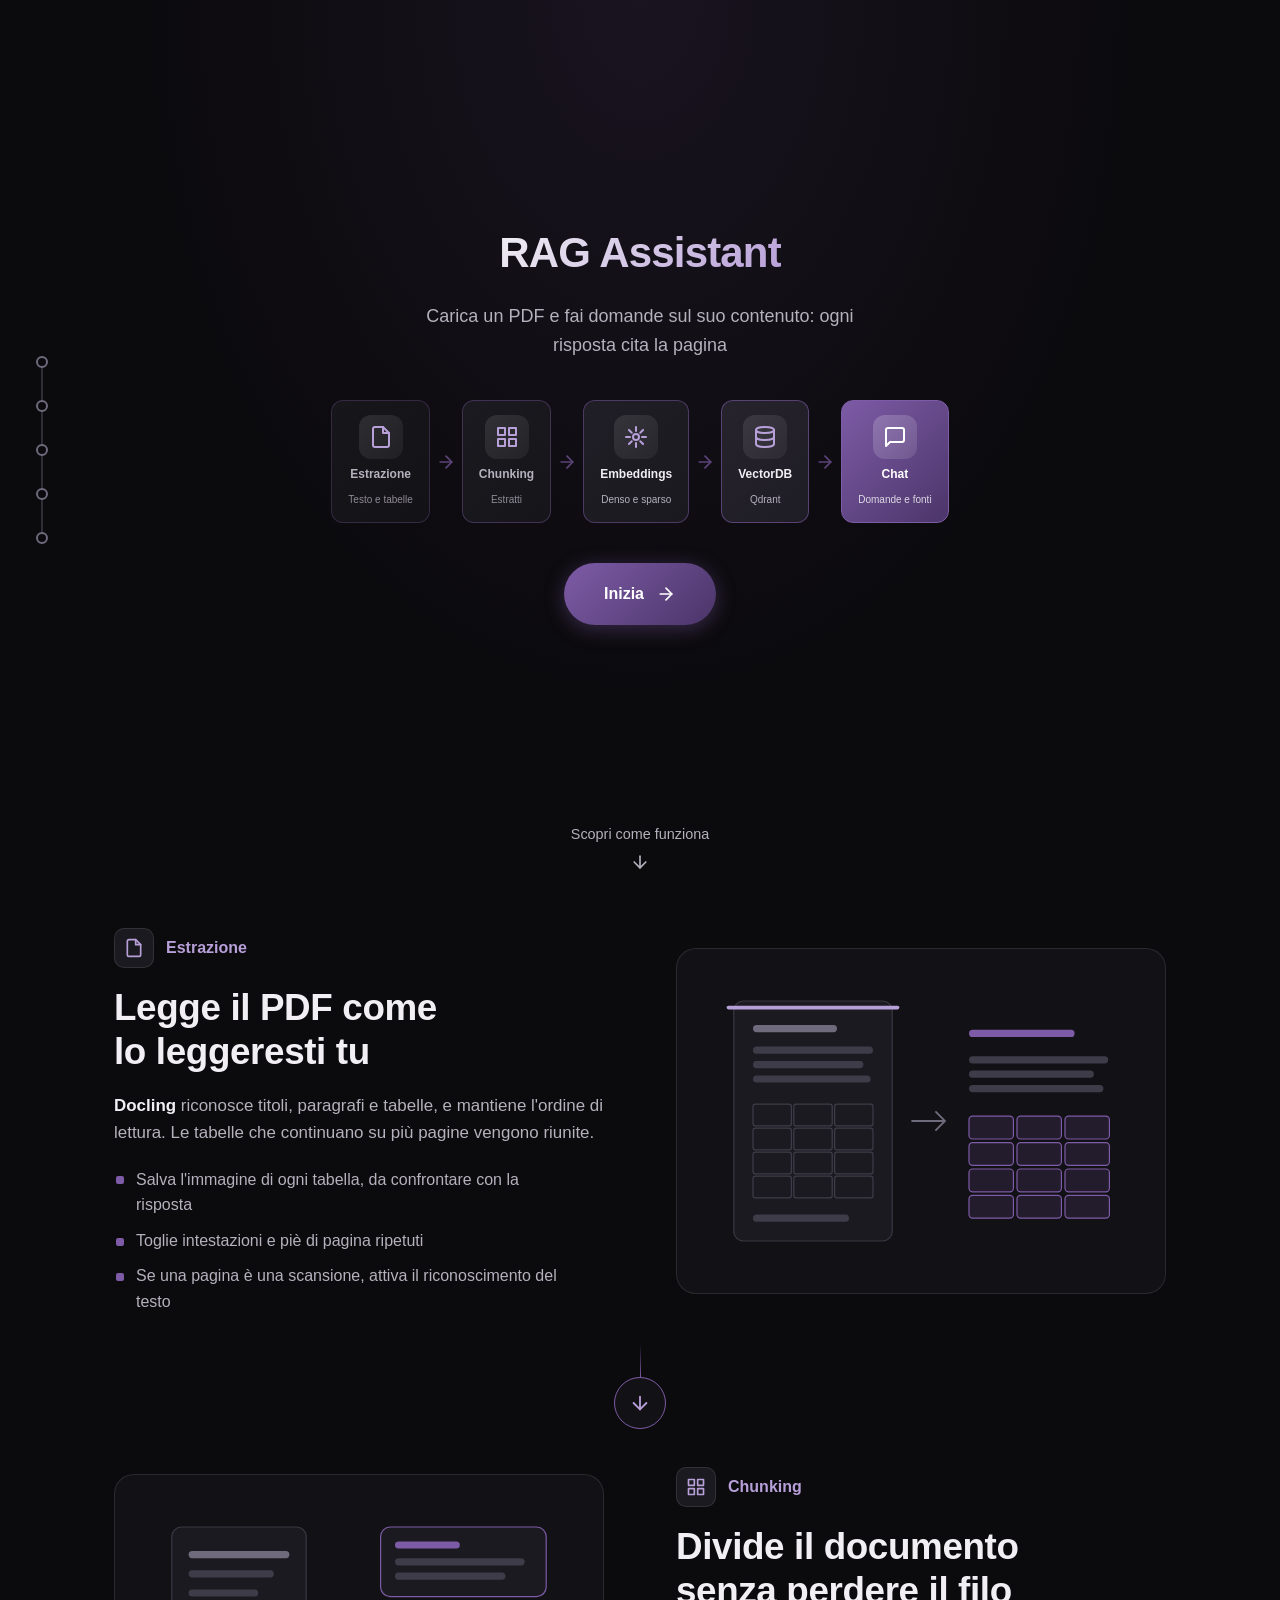
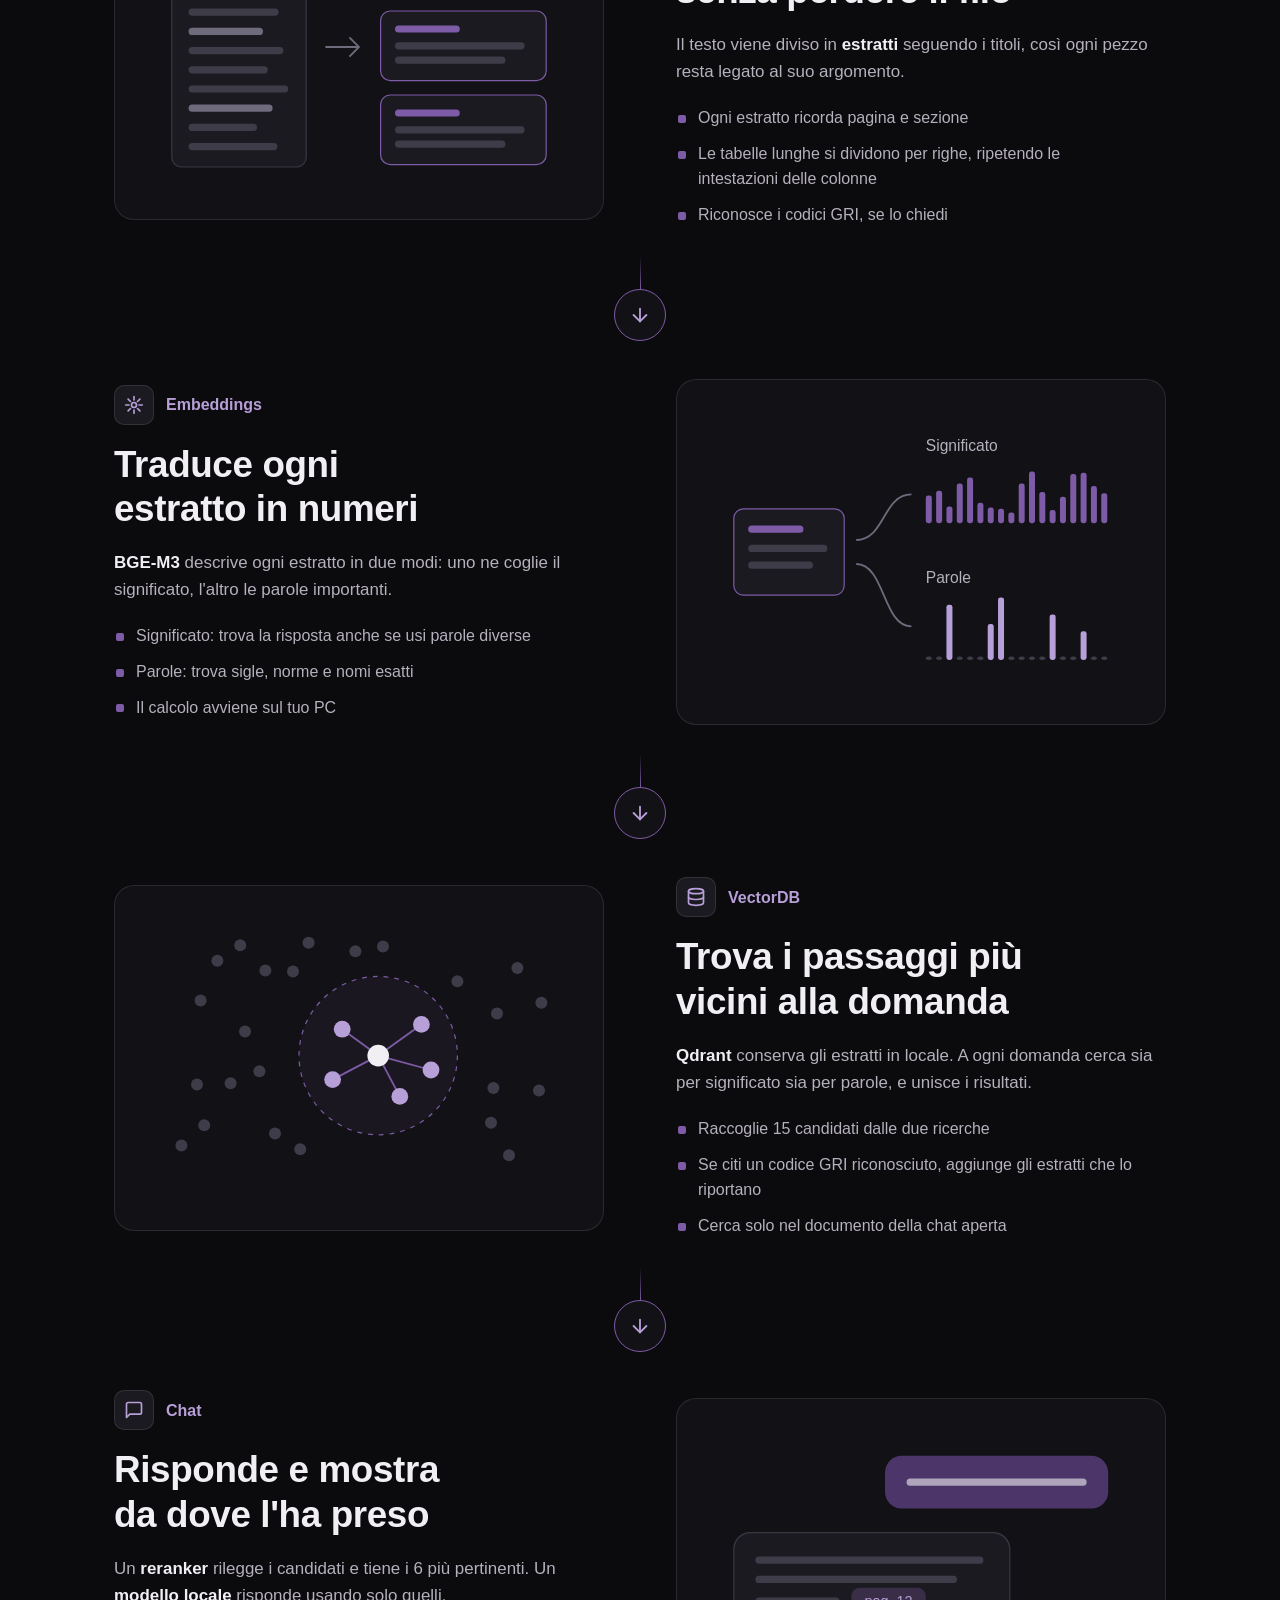
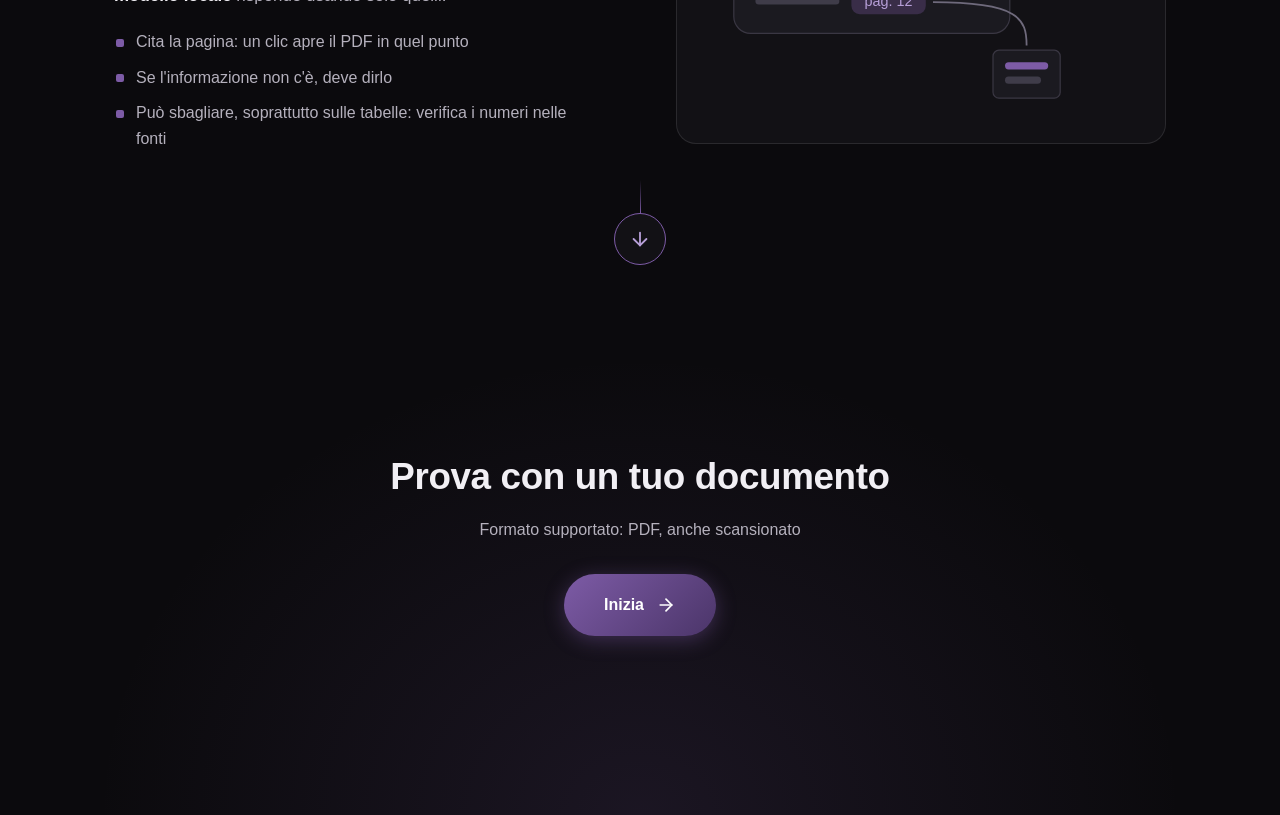
==== commit 28c04465: "Finalizing ui and .htmls" ====
--- a/static/index.html
+++ b/static/index.html
@@ -1,139 +1,194 @@
 <!DOCTYPE html>
-<html lang="en">
+<html lang="it">
 <head>
     <meta charset="UTF-8">
     <meta name="viewport" content="width=device-width, initial-scale=1.0">
-    <title>RAG Assistant - Welcome</title>
-    <link rel="stylesheet" href="/static/styles.css">
+    <title>RAG Assistant</title>
+    <link rel="icon" href="data:,">
+    <link rel="stylesheet" href="/static/styles.css?v=6">
+    <link rel="stylesheet" href="/static/home.css?v=4">
+    <script src="/static/home.js?v=2" defer></script>
 </head>
-<body>
-    <div class="welcome-page">
+<body class="home">
+    <nav class="step-nav" id="stepNav" aria-label="Fasi della pipeline">
+        <div class="step-nav-inner">
+            <ol>
+                <li><a href="#estrazione" data-step="estrazione" aria-label="Estrazione"><svg width="18" height="18" viewBox="0 0 24 24" fill="none" stroke="currentColor" stroke-width="2" stroke-linecap="round" stroke-linejoin="round" aria-hidden="true"><path d="M14 2H6a2 2 0 0 0-2 2v16a2 2 0 0 0 2 2h12a2 2 0 0 0 2-2V8z"/><polyline points="14 2 14 8 20 8"/></svg><span>Estrazione</span></a></li>
+                <li><a href="#chunking" data-step="chunking" aria-label="Chunking"><svg width="18" height="18" viewBox="0 0 24 24" fill="none" stroke="currentColor" stroke-width="2" stroke-linecap="round" stroke-linejoin="round" aria-hidden="true"><rect x="3" y="3" width="7" height="7"/><rect x="14" y="3" width="7" height="7"/><rect x="14" y="14" width="7" height="7"/><rect x="3" y="14" width="7" height="7"/></svg><span>Chunking</span></a></li>
+                <li><a href="#embeddings" data-step="embeddings" aria-label="Embeddings"><svg width="18" height="18" viewBox="0 0 24 24" fill="none" stroke="currentColor" stroke-width="2" stroke-linecap="round" stroke-linejoin="round" aria-hidden="true"><circle cx="12" cy="12" r="3"/><path d="M12 2v4M12 18v4M4.93 4.93l2.83 2.83M16.24 16.24l2.83 2.83M2 12h4M18 12h4M4.93 19.07l2.83-2.83M16.24 7.76l2.83-2.83"/></svg><span>Embeddings</span></a></li>
+                <li><a href="#vectordb" data-step="vectordb" aria-label="VectorDB"><svg width="18" height="18" viewBox="0 0 24 24" fill="none" stroke="currentColor" stroke-width="2" stroke-linecap="round" stroke-linejoin="round" aria-hidden="true"><ellipse cx="12" cy="5" rx="9" ry="3"/><path d="M21 12c0 1.66-4 3-9 3s-9-1.34-9-3"/><path d="M3 5v14c0 1.66 4 3 9 3s9-1.34 9-3V5"/></svg><span>VectorDB</span></a></li>
+                <li><a href="#chat" data-step="chat" aria-label="Chat"><svg width="18" height="18" viewBox="0 0 24 24" fill="none" stroke="currentColor" stroke-width="2" stroke-linecap="round" stroke-linejoin="round" aria-hidden="true"><path d="M21 15a2 2 0 0 1-2 2H7l-4 4V5a2 2 0 0 1 2-2h14a2 2 0 0 1 2 2z"/></svg><span>Chat</span></a></li>
+            </ol>
+            <a class="nav-start" href="/rag.html">Inizia</a>
+        </div>
+        <div class="progress"><div class="progress-bar" id="progressBar"></div></div>
+    </nav>
+
+    <nav class="dots" aria-label="Sezioni di come funziona">
+        <div class="dots-line"><div class="dots-fill" id="dotsFill"></div></div>
+        <ol>
+            <li><a href="#estrazione" data-step="estrazione" aria-label="Vai a Estrazione"><span class="dot-mark"></span><span class="dot-label" aria-hidden="true">Estrazione</span></a></li>
+            <li><a href="#chunking" data-step="chunking" aria-label="Vai a Chunking"><span class="dot-mark"></span><span class="dot-label" aria-hidden="true">Chunking</span></a></li>
+            <li><a href="#embeddings" data-step="embeddings" aria-label="Vai a Embeddings"><span class="dot-mark"></span><span class="dot-label" aria-hidden="true">Embeddings</span></a></li>
+            <li><a href="#vectordb" data-step="vectordb" aria-label="Vai a VectorDB"><span class="dot-mark"></span><span class="dot-label" aria-hidden="true">VectorDB</span></a></li>
+            <li><a href="#chat" data-step="chat" aria-label="Vai a Chat"><span class="dot-mark"></span><span class="dot-label" aria-hidden="true">Chat</span></a></li>
+        </ol>
+    </nav>
+
+    <header class="hero" id="hero">
         <div class="welcome-content">
-            <!-- Hero Illustration -->
-            <div class="hero-illustration">
-                <div class="floating-shapes">
-                    <div class="shape shape-1"></div>
-                    <div class="shape shape-2"></div>
-                    <div class="shape shape-3"></div>
-                    <div class="shape shape-4"></div>
+            <div class="welcome-text">
+                <h1 class="welcome-title"><span class="gradient-text">RAG Assistant</span></h1>
+                <p class="welcome-subtitle">Carica un PDF e fai domande sul suo contenuto: ogni risposta cita la pagina</p>
+            </div>
+            <div class="pipeline-flow">
+                <a class="pipeline-step step-1" href="#estrazione">
+                    <span class="pipeline-icon"><svg width="24" height="24" viewBox="0 0 24 24" fill="none" stroke="currentColor" stroke-width="2" stroke-linecap="round" stroke-linejoin="round" aria-hidden="true"><path d="M14 2H6a2 2 0 0 0-2 2v16a2 2 0 0 0 2 2h12a2 2 0 0 0 2-2V8z"/><polyline points="14 2 14 8 20 8"/></svg></span>
+                    <span class="pipeline-text">Estrazione</span>
+                    <span class="pipeline-desc">Testo e tabelle</span>
+                </a>
+                <span class="pipeline-arrow"><svg width="20" height="20" viewBox="0 0 24 24" fill="none" stroke="currentColor" stroke-width="2" stroke-linecap="round" stroke-linejoin="round" aria-hidden="true"><line x1="5" y1="12" x2="19" y2="12"/><polyline points="12 5 19 12 12 19"/></svg></span>
+                <a class="pipeline-step step-2" href="#chunking">
+                    <span class="pipeline-icon"><svg width="24" height="24" viewBox="0 0 24 24" fill="none" stroke="currentColor" stroke-width="2" stroke-linecap="round" stroke-linejoin="round" aria-hidden="true"><rect x="3" y="3" width="7" height="7"/><rect x="14" y="3" width="7" height="7"/><rect x="14" y="14" width="7" height="7"/><rect x="3" y="14" width="7" height="7"/></svg></span>
+                    <span class="pipeline-text">Chunking</span>
+                    <span class="pipeline-desc">Estratti</span>
+                </a>
+                <span class="pipeline-arrow"><svg width="20" height="20" viewBox="0 0 24 24" fill="none" stroke="currentColor" stroke-width="2" stroke-linecap="round" stroke-linejoin="round" aria-hidden="true"><line x1="5" y1="12" x2="19" y2="12"/><polyline points="12 5 19 12 12 19"/></svg></span>
+                <a class="pipeline-step step-3" href="#embeddings">
+                    <span class="pipeline-icon"><svg width="24" height="24" viewBox="0 0 24 24" fill="none" stroke="currentColor" stroke-width="2" stroke-linecap="round" stroke-linejoin="round" aria-hidden="true"><circle cx="12" cy="12" r="3"/><path d="M12 2v4M12 18v4M4.93 4.93l2.83 2.83M16.24 16.24l2.83 2.83M2 12h4M18 12h4M4.93 19.07l2.83-2.83M16.24 7.76l2.83-2.83"/></svg></span>
+                    <span class="pipeline-text">Embeddings</span>
+                    <span class="pipeline-desc">Denso e sparso</span>
+                </a>
+                <span class="pipeline-arrow"><svg width="20" height="20" viewBox="0 0 24 24" fill="none" stroke="currentColor" stroke-width="2" stroke-linecap="round" stroke-linejoin="round" aria-hidden="true"><line x1="5" y1="12" x2="19" y2="12"/><polyline points="12 5 19 12 12 19"/></svg></span>
+                <a class="pipeline-step step-4" href="#vectordb">
+                    <span class="pipeline-icon"><svg width="24" height="24" viewBox="0 0 24 24" fill="none" stroke="currentColor" stroke-width="2" stroke-linecap="round" stroke-linejoin="round" aria-hidden="true"><ellipse cx="12" cy="5" rx="9" ry="3"/><path d="M21 12c0 1.66-4 3-9 3s-9-1.34-9-3"/><path d="M3 5v14c0 1.66 4 3 9 3s9-1.34 9-3V5"/></svg></span>
+                    <span class="pipeline-text">VectorDB</span>
+                    <span class="pipeline-desc">Qdrant</span>
+                </a>
+                <span class="pipeline-arrow"><svg width="20" height="20" viewBox="0 0 24 24" fill="none" stroke="currentColor" stroke-width="2" stroke-linecap="round" stroke-linejoin="round" aria-hidden="true"><line x1="5" y1="12" x2="19" y2="12"/><polyline points="12 5 19 12 12 19"/></svg></span>
+                <a class="pipeline-step step-5 highlight" href="#chat">
+                    <span class="pipeline-icon"><svg width="24" height="24" viewBox="0 0 24 24" fill="none" stroke="currentColor" stroke-width="2" stroke-linecap="round" stroke-linejoin="round" aria-hidden="true"><path d="M21 15a2 2 0 0 1-2 2H7l-4 4V5a2 2 0 0 1 2-2h14a2 2 0 0 1 2 2z"/></svg></span>
+                    <span class="pipeline-text">Chat</span>
+                    <span class="pipeline-desc">Domande e fonti</span>
+                </a>
+            </div>
+            <a href="/rag.html" class="start-btn"><span>Inizia</span><svg width="20" height="20" viewBox="0 0 24 24" fill="none" stroke="currentColor" stroke-width="2" stroke-linecap="round" stroke-linejoin="round" aria-hidden="true"><line x1="5" y1="12" x2="19" y2="12"/><polyline points="12 5 19 12 12 19"/></svg></a>
+        </div>
+        <a class="scroll-hint" href="#estrazione">
+            <span>Scopri come funziona</span>
+            <svg width="20" height="20" viewBox="0 0 24 24" fill="none" stroke="currentColor" stroke-width="2" stroke-linecap="round" stroke-linejoin="round" aria-hidden="true"><line x1="12" y1="5" x2="12" y2="19"/><polyline points="19 12 12 19 5 12"/></svg>
+        </a>
+    </header>
+
+    <main class="steps">
+            <section class="step" id="estrazione" aria-labelledby="estrazione-title">
+                <div class="step-copy reveal">
+                    <p class="step-name"><span class="step-icon"><svg width="20" height="20" viewBox="0 0 24 24" fill="none" stroke="currentColor" stroke-width="2" stroke-linecap="round" stroke-linejoin="round" aria-hidden="true"><path d="M14 2H6a2 2 0 0 0-2 2v16a2 2 0 0 0 2 2h12a2 2 0 0 0 2-2V8z"/><polyline points="14 2 14 8 20 8"/></svg></span>Estrazione</p>
+                    <h2 id="estrazione-title">Legge il PDF come lo leggeresti tu</h2>
+                    <p class="step-text"><strong>Docling</strong> riconosce titoli, paragrafi e tabelle, e mantiene l'ordine di lettura. Le tabelle che continuano su più pagine vengono riunite.</p>
+                    <ul class="step-points">
+                        <li>Salva l'immagine di ogni tabella, da confrontare con la risposta</li>
+                        <li>Toglie intestazioni e piè di pagina ripetuti</li>
+                        <li>Se una pagina è una scansione, attiva il riconoscimento del testo</li>
+                    </ul>
                 </div>
-                <div class="hero-icon">
-                    <svg width="120" height="120" viewBox="0 0 24 24" fill="none" stroke="currentColor" stroke-width="1">
-                        <circle cx="12" cy="12" r="10" stroke="currentColor" stroke-opacity="0.2"/>
-                        <path d="M12 2C6.48 2 2 6.48 2 12s4.48 10 10 10 10-4.48 10-10S17.52 2 12 2zm-1 17.93c-3.95-.49-7-3.85-7-7.93 0-.62.08-1.21.21-1.79L9 15v1c0 1.1.9 2 2 2v1.93zm6.9-2.54c-.26-.81-1-1.39-1.9-1.39h-1v-3c0-.55-.45-1-1-1H8v-2h2c.55 0 1-.45 1-1V7h2c1.1 0 2-.9 2-2v-.41c2.93 1.19 5 4.06 5 7.41 0 2.08-.8 3.97-2.1 5.39z"/>
-                        <path d="M12 6v6l4 2"/>
+                <div class="step-art reveal" aria-hidden="true">
+                    <svg class="art art-estrazione" viewBox="0 0 360 240">
+                        <rect class="sheet" x="24" y="20" width="132" height="200" rx="8"/><rect class="ink strong" x="40" y="40" width="70" height="6" rx="3"/><rect class="ink" x="40" y="58" width="100" height="6" rx="3"/><rect class="ink" x="40" y="70" width="92" height="6" rx="3"/><rect class="ink" x="40" y="82" width="98" height="6" rx="3"/><rect class="cell" x="40" y="106" width="32" height="18" rx="2"/><rect class="cell" x="74" y="106" width="32" height="18" rx="2"/><rect class="cell" x="108" y="106" width="32" height="18" rx="2"/><rect class="cell" x="40" y="126" width="32" height="18" rx="2"/><rect class="cell" x="74" y="126" width="32" height="18" rx="2"/><rect class="cell" x="108" y="126" width="32" height="18" rx="2"/><rect class="cell" x="40" y="146" width="32" height="18" rx="2"/><rect class="cell" x="74" y="146" width="32" height="18" rx="2"/><rect class="cell" x="108" y="146" width="32" height="18" rx="2"/><rect class="cell" x="40" y="166" width="32" height="18" rx="2"/><rect class="cell" x="74" y="166" width="32" height="18" rx="2"/><rect class="cell" x="108" y="166" width="32" height="18" rx="2"/><rect class="ink" x="40" y="198" width="80" height="6" rx="3"/><rect class="scan" x="18" y="24" width="144" height="3" rx="1.5"/><path class="link" d="M172 120h28m-8 -8l8 8l-8 8"/><g class="pop p1"><rect class="ink accent" x="220" y="44" width="88" height="6" rx="3"/></g><g class="pop p2"><rect class="ink" x="220" y="66" width="116" height="6" rx="3"/><rect class="ink" x="220" y="78" width="104" height="6" rx="3"/><rect class="ink" x="220" y="90" width="112" height="6" rx="3"/></g><g class="pop p3"><rect class="cell lit" x="220" y="116" width="37" height="19" rx="3"/><rect class="cell lit" x="260" y="116" width="37" height="19" rx="3"/><rect class="cell lit" x="300" y="116" width="37" height="19" rx="3"/><rect class="cell lit" x="220" y="138" width="37" height="19" rx="3"/><rect class="cell lit" x="260" y="138" width="37" height="19" rx="3"/><rect class="cell lit" x="300" y="138" width="37" height="19" rx="3"/><rect class="cell lit" x="220" y="160" width="37" height="19" rx="3"/><rect class="cell lit" x="260" y="160" width="37" height="19" rx="3"/><rect class="cell lit" x="300" y="160" width="37" height="19" rx="3"/><rect class="cell lit" x="220" y="182" width="37" height="19" rx="3"/><rect class="cell lit" x="260" y="182" width="37" height="19" rx="3"/><rect class="cell lit" x="300" y="182" width="37" height="19" rx="3"/></g>
                     </svg>
                 </div>
-            </div>
-
-            <!-- Welcome Text -->
-            <div class="welcome-text">
-                <h1 class="welcome-title">
-                    <span class="gradient-text">RAG Assistant</span>
-                </h1>
-                <p class="welcome-subtitle">
-                    Upload your documents and chat with them using AI-powered retrieval
-                </p>
-            </div>
-
-            <!-- Pipeline Flow -->
-            <div class="pipeline-flow">
-                <div class="pipeline-step step-1">
-                    <div class="pipeline-icon">
-                        <svg width="24" height="24" viewBox="0 0 24 24" fill="none" stroke="currentColor" stroke-width="2">
-                            <path d="M14 2H6a2 2 0 0 0-2 2v16a2 2 0 0 0 2 2h12a2 2 0 0 0 2-2V8z"/>
-                            <polyline points="14 2 14 8 20 8"/>
-                        </svg>
-                    </div>
-                    <span class="pipeline-text">Extractor</span>
-                    <span class="pipeline-desc">OCR & Parsing</span>
+            </section>
+            <a class="next reveal" href="#chunking" aria-label="Vai a Chunking" title="Vai a Chunking">
+                <svg width="22" height="22" viewBox="0 0 24 24" fill="none" stroke="currentColor" stroke-width="2" stroke-linecap="round" stroke-linejoin="round" aria-hidden="true"><line x1="12" y1="5" x2="12" y2="19"/><polyline points="19 12 12 19 5 12"/></svg>
+            </a>
+            <section class="step flip" id="chunking" aria-labelledby="chunking-title">
+                <div class="step-copy reveal">
+                    <p class="step-name"><span class="step-icon"><svg width="20" height="20" viewBox="0 0 24 24" fill="none" stroke="currentColor" stroke-width="2" stroke-linecap="round" stroke-linejoin="round" aria-hidden="true"><rect x="3" y="3" width="7" height="7"/><rect x="14" y="3" width="7" height="7"/><rect x="14" y="14" width="7" height="7"/><rect x="3" y="14" width="7" height="7"/></svg></span>Chunking</p>
+                    <h2 id="chunking-title">Divide il documento senza perdere il filo</h2>
+                    <p class="step-text">Il testo viene diviso in <strong>estratti</strong> seguendo i titoli, così ogni pezzo resta legato al suo argomento.</p>
+                    <ul class="step-points">
+                        <li>Ogni estratto ricorda pagina e sezione</li>
+                        <li>Le tabelle lunghe si dividono per righe, ripetendo le intestazioni delle colonne</li>
+                        <li>Riconosce i codici GRI, se lo chiedi</li>
+                    </ul>
                 </div>
-                <div class="pipeline-arrow">
-                    <svg width="20" height="20" viewBox="0 0 24 24" fill="none" stroke="currentColor" stroke-width="2">
-                        <line x1="5" y1="12" x2="19" y2="12"/>
-                        <polyline points="12 5 19 12 12 19"/>
+                <div class="step-art reveal" aria-hidden="true">
+                    <svg class="art art-chunking" viewBox="0 0 360 240">
+                        <rect class="sheet" x="24" y="20" width="112" height="200" rx="8"/><rect class="ink strong" x="38" y="40" width="84" height="6" rx="3"/><rect class="ink" x="38" y="56" width="71" height="6" rx="3"/><rect class="ink" x="38" y="72" width="58" height="6" rx="3"/><rect class="ink" x="38" y="88" width="75" height="6" rx="3"/><rect class="ink strong" x="38" y="104" width="62" height="6" rx="3"/><rect class="ink" x="38" y="120" width="79" height="6" rx="3"/><rect class="ink" x="38" y="136" width="66" height="6" rx="3"/><rect class="ink" x="38" y="152" width="83" height="6" rx="3"/><rect class="ink strong" x="38" y="168" width="70" height="6" rx="3"/><rect class="ink" x="38" y="184" width="57" height="6" rx="3"/><rect class="ink" x="38" y="200" width="74" height="6" rx="3"/><path class="link" d="M152 120h28m-8 -8l8 8l-8 8"/><g class="pop p1"><rect class="block" x="198" y="20" width="138" height="58" rx="8"/><rect class="ink accent" x="210" y="32" width="54" height="6" rx="3"/><rect class="ink" x="210" y="46" width="108" height="6" rx="3"/><rect class="ink" x="210" y="58" width="92" height="6" rx="3"/></g><g class="pop p2"><rect class="block" x="198" y="90" width="138" height="58" rx="8"/><rect class="ink accent" x="210" y="102" width="54" height="6" rx="3"/><rect class="ink" x="210" y="116" width="108" height="6" rx="3"/><rect class="ink" x="210" y="128" width="92" height="6" rx="3"/></g><g class="pop p3"><rect class="block" x="198" y="160" width="138" height="58" rx="8"/><rect class="ink accent" x="210" y="172" width="54" height="6" rx="3"/><rect class="ink" x="210" y="186" width="108" height="6" rx="3"/><rect class="ink" x="210" y="198" width="92" height="6" rx="3"/></g>
                     </svg>
                 </div>
-                <div class="pipeline-step step-2">
-                    <div class="pipeline-icon">
-                        <svg width="24" height="24" viewBox="0 0 24 24" fill="none" stroke="currentColor" stroke-width="2">
-                            <rect x="3" y="3" width="7" height="7"/>
-                            <rect x="14" y="3" width="7" height="7"/>
-                            <rect x="14" y="14" width="7" height="7"/>
-                            <rect x="3" y="14" width="7" height="7"/>
-                        </svg>
-                    </div>
-                    <span class="pipeline-text">Chunking</span>
-                    <span class="pipeline-desc">Split Text</span>
+            </section>
+            <a class="next reveal" href="#embeddings" aria-label="Vai a Embeddings" title="Vai a Embeddings">
+                <svg width="22" height="22" viewBox="0 0 24 24" fill="none" stroke="currentColor" stroke-width="2" stroke-linecap="round" stroke-linejoin="round" aria-hidden="true"><line x1="12" y1="5" x2="12" y2="19"/><polyline points="19 12 12 19 5 12"/></svg>
+            </a>
+            <section class="step" id="embeddings" aria-labelledby="embeddings-title">
+                <div class="step-copy reveal">
+                    <p class="step-name"><span class="step-icon"><svg width="20" height="20" viewBox="0 0 24 24" fill="none" stroke="currentColor" stroke-width="2" stroke-linecap="round" stroke-linejoin="round" aria-hidden="true"><circle cx="12" cy="12" r="3"/><path d="M12 2v4M12 18v4M4.93 4.93l2.83 2.83M16.24 16.24l2.83 2.83M2 12h4M18 12h4M4.93 19.07l2.83-2.83M16.24 7.76l2.83-2.83"/></svg></span>Embeddings</p>
+                    <h2 id="embeddings-title">Traduce ogni estratto in numeri</h2>
+                    <p class="step-text"><strong>BGE-M3</strong> descrive ogni estratto in due modi: uno ne coglie il significato, l'altro le parole importanti.</p>
+                    <ul class="step-points">
+                        <li>Significato: trova la risposta anche se usi parole diverse</li>
+                        <li>Parole: trova sigle, norme e nomi esatti</li>
+                        <li>Il calcolo avviene sul tuo PC</li>
+                    </ul>
                 </div>
-                <div class="pipeline-arrow">
-                    <svg width="20" height="20" viewBox="0 0 24 24" fill="none" stroke="currentColor" stroke-width="2">
-                        <line x1="5" y1="12" x2="19" y2="12"/>
-                        <polyline points="12 5 19 12 12 19"/>
+                <div class="step-art reveal" aria-hidden="true">
+                    <svg class="art art-embeddings" viewBox="0 0 360 240">
+                        <g class="pop p1"><rect class="block" x="24" y="84" width="92" height="72" rx="8"/><rect class="ink accent" x="36" y="98" width="46" height="6" rx="3"/><rect class="ink" x="36" y="114" width="66" height="6" rx="3"/><rect class="ink" x="36" y="128" width="54" height="6" rx="3"/></g><path class="link" d="M126 110C150 110 148 72 172 72M126 130C150 130 148 182 172 182"/><text class="label" x="184" y="36">Significato</text><text class="label" x="184" y="146">Parole</text><rect class="bar d0" x="184.0" y="73" width="5" height="23" rx="2"/><rect class="bar d1" x="192.6" y="69" width="5" height="27" rx="2"/><rect class="bar d2" x="201.2" y="82" width="5" height="14" rx="2"/><rect class="bar d3" x="209.8" y="63" width="5" height="33" rx="2"/><rect class="bar d4" x="218.4" y="58" width="5" height="38" rx="2"/><rect class="bar d5" x="227.0" y="79" width="5" height="17" rx="2"/><rect class="bar d0" x="235.6" y="83" width="5" height="13" rx="2"/><rect class="bar d1" x="244.2" y="84" width="5" height="12" rx="2"/><rect class="bar d2" x="252.8" y="87" width="5" height="9" rx="2"/><rect class="bar d3" x="261.4" y="63" width="5" height="33" rx="2"/><rect class="bar d4" x="270.0" y="53" width="5" height="43" rx="2"/><rect class="bar d5" x="278.6" y="70" width="5" height="26" rx="2"/><rect class="bar d0" x="287.2" y="85" width="5" height="11" rx="2"/><rect class="bar d1" x="295.8" y="74" width="5" height="22" rx="2"/><rect class="bar d2" x="304.4" y="55" width="5" height="41" rx="2"/><rect class="bar d3" x="313.0" y="54" width="5" height="42" rx="2"/><rect class="bar d4" x="321.6" y="65" width="5" height="31" rx="2"/><rect class="bar d5" x="330.2" y="71" width="5" height="25" rx="2"/><rect class="bar off d0" x="184.0" y="207" width="5" height="3" rx="2"/><rect class="bar off d1" x="192.6" y="207" width="5" height="3" rx="2"/><rect class="bar word d2" x="201.2" y="164" width="5" height="46" rx="2"/><rect class="bar off d3" x="209.8" y="207" width="5" height="3" rx="2"/><rect class="bar off d4" x="218.4" y="207" width="5" height="3" rx="2"/><rect class="bar off d5" x="227.0" y="207" width="5" height="3" rx="2"/><rect class="bar word d0" x="235.6" y="180" width="5" height="30" rx="2"/><rect class="bar word d1" x="244.2" y="158" width="5" height="52" rx="2"/><rect class="bar off d2" x="252.8" y="207" width="5" height="3" rx="2"/><rect class="bar off d3" x="261.4" y="207" width="5" height="3" rx="2"/><rect class="bar off d4" x="270.0" y="207" width="5" height="3" rx="2"/><rect class="bar off d5" x="278.6" y="207" width="5" height="3" rx="2"/><rect class="bar word d0" x="287.2" y="172" width="5" height="38" rx="2"/><rect class="bar off d1" x="295.8" y="207" width="5" height="3" rx="2"/><rect class="bar off d2" x="304.4" y="207" width="5" height="3" rx="2"/><rect class="bar word d3" x="313.0" y="186" width="5" height="24" rx="2"/><rect class="bar off d4" x="321.6" y="207" width="5" height="3" rx="2"/><rect class="bar off d5" x="330.2" y="207" width="5" height="3" rx="2"/>
                     </svg>
                 </div>
-                <div class="pipeline-step step-3">
-                    <div class="pipeline-icon">
-                        <svg width="24" height="24" viewBox="0 0 24 24" fill="none" stroke="currentColor" stroke-width="2">
-                            <circle cx="12" cy="12" r="3"/>
-                            <path d="M12 2v4M12 18v4M4.93 4.93l2.83 2.83M16.24 16.24l2.83 2.83M2 12h4M18 12h4M4.93 19.07l2.83-2.83M16.24 7.76l2.83-2.83"/>
-                        </svg>
-                    </div>
-                    <span class="pipeline-text">Embeddings</span>
-                    <span class="pipeline-desc">Vectorize</span>
+            </section>
+            <a class="next reveal" href="#vectordb" aria-label="Vai a VectorDB" title="Vai a VectorDB">
+                <svg width="22" height="22" viewBox="0 0 24 24" fill="none" stroke="currentColor" stroke-width="2" stroke-linecap="round" stroke-linejoin="round" aria-hidden="true"><line x1="12" y1="5" x2="12" y2="19"/><polyline points="19 12 12 19 5 12"/></svg>
+            </a>
+            <section class="step flip" id="vectordb" aria-labelledby="vectordb-title">
+                <div class="step-copy reveal">
+                    <p class="step-name"><span class="step-icon"><svg width="20" height="20" viewBox="0 0 24 24" fill="none" stroke="currentColor" stroke-width="2" stroke-linecap="round" stroke-linejoin="round" aria-hidden="true"><ellipse cx="12" cy="5" rx="9" ry="3"/><path d="M21 12c0 1.66-4 3-9 3s-9-1.34-9-3"/><path d="M3 5v14c0 1.66 4 3 9 3s9-1.34 9-3V5"/></svg></span>VectorDB</p>
+                    <h2 id="vectordb-title">Trova i passaggi più vicini alla domanda</h2>
+                    <p class="step-text"><strong>Qdrant</strong> conserva gli estratti in locale. A ogni domanda cerca sia per significato sia per parole, e unisce i risultati.</p>
+                    <ul class="step-points">
+                        <li>Raccoglie 15 candidati dalle due ricerche</li>
+                        <li>Se citi un codice GRI riconosciuto, aggiunge gli estratti che lo riportano</li>
+                        <li>Cerca solo nel documento della chat aperta</li>
+                    </ul>
                 </div>
-                <div class="pipeline-arrow">
-                    <svg width="20" height="20" viewBox="0 0 24 24" fill="none" stroke="currentColor" stroke-width="2">
-                        <line x1="5" y1="12" x2="19" y2="12"/>
-                        <polyline points="12 5 19 12 12 19"/>
+                <div class="step-art reveal" aria-hidden="true">
+                    <svg class="art art-vectordb" viewBox="0 0 360 240">
+                        <circle class="dot" cx="290" cy="174" r="5"/><circle class="dot" cx="292" cy="145" r="5"/><circle class="dot" cx="125" cy="48" r="5"/><circle class="dot" cx="102" cy="47" r="5"/><circle class="dot" cx="305" cy="201" r="5"/><circle class="dot" cx="51" cy="176" r="5"/><circle class="dot" cx="110" cy="183" r="5"/><circle class="dot" cx="62" cy="39" r="5"/><circle class="dot" cx="48" cy="72" r="5"/><circle class="dot" cx="45" cy="142" r="5"/><circle class="dot" cx="332" cy="74" r="5"/><circle class="dot" cx="295" cy="83" r="5"/><circle class="dot" cx="32" cy="193" r="5"/><circle class="dot" cx="73" cy="141" r="5"/><circle class="dot" cx="312" cy="45" r="5"/><circle class="dot" cx="177" cy="31" r="5"/><circle class="dot" cx="85" cy="98" r="5"/><circle class="dot" cx="131" cy="196" r="5"/><circle class="dot" cx="200" cy="27" r="5"/><circle class="dot" cx="81" cy="26" r="5"/><circle class="dot" cx="97" cy="131" r="5"/><circle class="dot" cx="138" cy="24" r="5"/><circle class="dot" cx="262" cy="56" r="5"/><circle class="dot" cx="330" cy="147" r="5"/><circle class="ring" cx="196" cy="118" r="66"/><line class="ray d0" x1="196" y1="118" x2="232" y2="92"/><line class="ray d1" x1="196" y1="118" x2="166" y2="96"/><line class="ray d2" x1="196" y1="118" x2="214" y2="152"/><line class="ray d3" x1="196" y1="118" x2="158" y2="138"/><line class="ray d4" x1="196" y1="118" x2="240" y2="130"/><circle class="dot near d0" cx="232" cy="92" r="7"/><circle class="dot near d1" cx="166" cy="96" r="7"/><circle class="dot near d2" cx="214" cy="152" r="7"/><circle class="dot near d3" cx="158" cy="138" r="7"/><circle class="dot near d4" cx="240" cy="130" r="7"/><circle class="query" cx="196" cy="118" r="9"/>
                     </svg>
                 </div>
-                <div class="pipeline-step step-4">
-                    <div class="pipeline-icon">
-                        <svg width="24" height="24" viewBox="0 0 24 24" fill="none" stroke="currentColor" stroke-width="2">
-                            <ellipse cx="12" cy="5" rx="9" ry="3"/>
-                            <path d="M21 12c0 1.66-4 3-9 3s-9-1.34-9-3"/>
-                            <path d="M3 5v14c0 1.66 4 3 9 3s9-1.34 9-3V5"/>
-                        </svg>
-                    </div>
-                    <span class="pipeline-text">VectorDB</span>
-                    <span class="pipeline-desc">Store Data</span>
+            </section>
+            <a class="next reveal" href="#chat" aria-label="Vai a Chat" title="Vai a Chat">
+                <svg width="22" height="22" viewBox="0 0 24 24" fill="none" stroke="currentColor" stroke-width="2" stroke-linecap="round" stroke-linejoin="round" aria-hidden="true"><line x1="12" y1="5" x2="12" y2="19"/><polyline points="19 12 12 19 5 12"/></svg>
+            </a>
+            <section class="step" id="chat" aria-labelledby="chat-title">
+                <div class="step-copy reveal">
+                    <p class="step-name"><span class="step-icon"><svg width="20" height="20" viewBox="0 0 24 24" fill="none" stroke="currentColor" stroke-width="2" stroke-linecap="round" stroke-linejoin="round" aria-hidden="true"><path d="M21 15a2 2 0 0 1-2 2H7l-4 4V5a2 2 0 0 1 2-2h14a2 2 0 0 1 2 2z"/></svg></span>Chat</p>
+                    <h2 id="chat-title">Risponde e mostra da dove l'ha preso</h2>
+                    <p class="step-text">Un <strong>reranker</strong> rilegge i candidati e tiene i 6 più pertinenti. Un <strong>modello locale</strong> risponde usando solo quelli.</p>
+                    <ul class="step-points">
+                        <li>Cita la pagina: un clic apre il PDF in quel punto</li>
+                        <li>Se l'informazione non c'è, deve dirlo</li>
+                        <li>Può sbagliare, soprattutto sulle tabelle: verifica i numeri nelle fonti</li>
+                    </ul>
                 </div>
-                <div class="pipeline-arrow">
-                    <svg width="20" height="20" viewBox="0 0 24 24" fill="none" stroke="currentColor" stroke-width="2">
-                        <line x1="5" y1="12" x2="19" y2="12"/>
-                        <polyline points="12 5 19 12 12 19"/>
+                <div class="step-art reveal" aria-hidden="true">
+                    <svg class="art art-chat" viewBox="0 0 360 240">
+                        <g class="pop p1"><rect class="bubble me" x="150" y="24" width="186" height="44" rx="14"/><rect class="ink onme" x="168" y="43" width="150" height="6" rx="3"/></g><g class="pop p2"><rect class="bubble" x="24" y="88" width="230" height="84" rx="14"/><rect class="ink" x="42" y="108" width="190" height="6" rx="3"/><rect class="ink" x="42" y="124" width="168" height="6" rx="3"/><rect class="ink" x="42" y="142" width="70" height="6" rx="3"/><rect class="chip" x="122" y="134" width="62" height="22" rx="7"/><text class="chip-text" x="153" y="149">pag. 12</text></g><g class="pop p3"><path class="link" d="M190 146C262 146 268 160 268 182"/><rect class="sheet" x="240" y="186" width="56" height="40" rx="5"/><rect class="ink accent" x="250" y="196" width="36" height="6" rx="3"/><rect class="ink" x="250" y="208" width="30" height="6" rx="3"/></g>
                     </svg>
                 </div>
-                <div class="pipeline-step step-5 highlight">
-                    <div class="pipeline-icon">
-                        <svg width="24" height="24" viewBox="0 0 24 24" fill="none" stroke="currentColor" stroke-width="2">
-                            <path d="M21 15a2 2 0 0 1-2 2H7l-4 4V5a2 2 0 0 1 2-2h14a2 2 0 0 1 2 2z"/>
-                        </svg>
-                    </div>
-                    <span class="pipeline-text">AI Chat</span>
-                    <span class="pipeline-desc">Ask & Answer</span>
-                </div>
-            </div>
+            </section>
+            <a class="next reveal" href="#prova" aria-label="Vai a la conclusione" title="Vai a la conclusione">
+                <svg width="22" height="22" viewBox="0 0 24 24" fill="none" stroke="currentColor" stroke-width="2" stroke-linecap="round" stroke-linejoin="round" aria-hidden="true"><line x1="12" y1="5" x2="12" y2="19"/><polyline points="19 12 12 19 5 12"/></svg>
+            </a>
+    </main>
 
-            <!-- CTA Button -->
-            <a href="/rag.html" class="start-btn">
-                <span>Start Conversation</span>
-                <svg width="20" height="20" viewBox="0 0 24 24" fill="none" stroke="currentColor" stroke-width="2">
-                    <line x1="5" y1="12" x2="19" y2="12"/>
-                    <polyline points="12 5 19 12 12 19"/>
-                </svg>
-            </a>
-
-            <!-- RAG Guide -->
-            <div class="rag-guide">
-                <h3 class="guide-title">How RAG Works</h3>
-                <p class="guide-text">This pipeline implements a complete <span>Retrieval-Augmented Generation</span> architecture. Documents undergo <span>intelligent ingestion</span> via Docling to produce structured Markdown. The <span>MarkdownHeaderTextSplitter</span> performs semantic chunking preserving hierarchy. Each chunk is vectorized using <span>embedding models</span> and stored in <span>ChromaDB</span>. At query time, the system retrieves top-K matches, re-ranks results, and generates contextual responses with <span>page-level citations</span> grounded in your actual documents.</p>
-            </div>
-
-            <!-- Footer Note -->
-            <p class="welcome-footer">Supported formats: PDF, PNG, JPG, WEBP</p>
+    <footer class="closing" id="prova">
+        <div class="reveal">
+            <h2>Prova con un tuo documento</h2>
+            <p>Formato supportato: PDF, anche scansionato</p>
+            <a href="/rag.html" class="start-btn"><span>Inizia</span><svg width="20" height="20" viewBox="0 0 24 24" fill="none" stroke="currentColor" stroke-width="2" stroke-linecap="round" stroke-linejoin="round" aria-hidden="true"><line x1="5" y1="12" x2="19" y2="12"/><polyline points="12 5 19 12 12 19"/></svg></a>
         </div>
-    </div>
+    </footer>
 </body>
 </html>
--- a/static/styles.css
+++ b/static/styles.css
@@ -1,29 +1,29 @@
-/* RAG Chatbot - Tema Viola ispirato a Claude */
+/* RAG Assistant - Tema nero con accenti viola */
 
 :root {
-    /* Colori principali - Tema Viola */
-    --bg-primary: #1a0a2e;
-    --bg-secondary: #241438;
-    --bg-tertiary: #2d1b4e;
-    --bg-hover: #3d2266;
+    /* Sfondi, dal nero al grigio scuro */
+    --bg-primary: #0b0a0d;
+    --bg-secondary: #121115;
+    --bg-tertiary: #1b1a20;
+    --bg-hover: #28262f;
 
     /* Colori accento viola */
-    --accent-primary: #9d4edd;
-    --accent-secondary: #c77dff;
-    --accent-tertiary: #7b2cbf;
-    --accent-glow: rgba(157, 78, 221, 0.3);
+    --accent-primary: #7d5ba6;
+    --accent-secondary: #b79fd8;
+    --accent-tertiary: #4b3569;
+    --accent-glow: rgba(125, 91, 166, 0.25);
 
     /* Colori testo */
-    --text-primary: #f0e6ff;
-    --text-secondary: #c9b8e0;
-    --text-muted: #8b7aa3;
+    --text-primary: #f1eff4;
+    --text-secondary: #b5b1bd;
+    --text-muted: #8f8b98;
 
     /* Colori messaggi */
-    --user-bg: linear-gradient(135deg, #7b2cbf 0%, #5a189a 100%);
+    --user-bg: linear-gradient(135deg, #4b3569 0%, #362650 100%);
     --bot-bg: var(--bg-tertiary);
 
     /* Bordi */
-    --border-color: rgba(157, 78, 221, 0.2);
+    --border-color: rgba(255, 255, 255, 0.1);
     --border-radius: 12px;
 
     /* Spacing */
@@ -86,8 +86,8 @@
     justify-content: center;
     min-height: 100vh;
     padding: 24px;
-    background: radial-gradient(ellipse at top, rgba(157, 78, 221, 0.1) 0%, transparent 50%),
-                radial-gradient(ellipse at bottom, rgba(123, 44, 191, 0.1) 0%, transparent 50%);
+    background: radial-gradient(ellipse at top, rgba(125, 91, 166, 0.1) 0%, transparent 50%),
+                radial-gradient(ellipse at bottom, rgba(75, 53, 105, 0.1) 0%, transparent 50%);
     animation: fadeIn 0.6s ease;
 }
 
@@ -95,102 +95,6 @@
     max-width: 1000px;
     width: 100%;
     text-align: center;
-}
-
-/* Hero Illustration */
-.hero-illustration {
-    position: relative;
-    margin-bottom: 32px;
-}
-
-.hero-icon {
-    display: inline-flex;
-    align-items: center;
-    justify-content: center;
-    width: 140px;
-    height: 140px;
-    background: linear-gradient(135deg, var(--bg-secondary) 0%, var(--bg-tertiary) 100%);
-    border: 2px solid var(--border-color);
-    border-radius: 50%;
-    color: var(--accent-primary);
-    box-shadow: 0 0 60px rgba(157, 78, 221, 0.3);
-    animation: float 6s ease-in-out infinite;
-}
-
-@keyframes float {
-    0%, 100% { transform: translateY(0); }
-    50% { transform: translateY(-10px); }
-}
-
-/* Floating Shapes Animation */
-.floating-shapes {
-    position: absolute;
-    top: 0;
-    left: 0;
-    right: 0;
-    bottom: 0;
-    pointer-events: none;
-}
-
-.shape {
-    position: absolute;
-    border-radius: 50%;
-    opacity: 0.3;
-}
-
-.shape-1 {
-    width: 20px;
-    height: 20px;
-    background: var(--accent-primary);
-    top: 20%;
-    left: 20%;
-    animation: floatShape 8s ease-in-out infinite;
-}
-
-.shape-2 {
-    width: 12px;
-    height: 12px;
-    background: var(--accent-secondary);
-    top: 60%;
-    right: 25%;
-    animation: floatShape 10s ease-in-out infinite 1s;
-}
-
-.shape-3 {
-    width: 16px;
-    height: 16px;
-    background: var(--accent-tertiary);
-    bottom: 30%;
-    left: 30%;
-    animation: floatShape 7s ease-in-out infinite 0.5s;
-}
-
-.shape-4 {
-    width: 8px;
-    height: 8px;
-    background: var(--accent-secondary);
-    top: 30%;
-    right: 20%;
-    animation: floatShape 9s ease-in-out infinite 2s;
-}
-
-@keyframes floatShape {
-    0%, 100% {
-        transform: translate(0, 0) scale(1);
-        opacity: 0.3;
-    }
-    25% {
-        transform: translate(20px, -20px) scale(1.1);
-        opacity: 0.5;
-    }
-    50% {
-        transform: translate(0, -40px) scale(1);
-        opacity: 0.3;
-    }
-    75% {
-        transform: translate(-20px, -20px) scale(0.9);
-        opacity: 0.4;
-    }
 }
 
 /* Welcome Text */
@@ -206,7 +110,7 @@
 }
 
 .gradient-text {
-    background: linear-gradient(135deg, var(--accent-secondary) 0%, var(--accent-primary) 50%, var(--accent-tertiary) 100%);
+    background: linear-gradient(135deg, var(--text-primary) 0%, var(--accent-secondary) 100%);
     -webkit-background-clip: text;
     -webkit-text-fill-color: transparent;
     background-clip: text;
@@ -247,28 +151,28 @@
 .pipeline-step:hover {
     transform: translateY(-4px);
     border-color: var(--accent-primary);
-    box-shadow: 0 8px 30px rgba(157, 78, 221, 0.2);
+    box-shadow: 0 8px 30px rgba(125, 91, 166, 0.2);
 }
 
 /* Pipeline Steps - Gradient from light to dark */
 .pipeline-step.step-1 {
-    background: linear-gradient(135deg, #3d2a5c 0%, #2d1b4e 100%);
-    border-color: rgba(157, 78, 221, 0.3);
+    background: linear-gradient(135deg, #17161b 0%, #131217 100%);
+    border-color: rgba(125, 91, 166, 0.3);
 }
 
 .pipeline-step.step-2 {
-    background: linear-gradient(135deg, #4a2d6e 0%, #341d5c 100%);
-    border-color: rgba(157, 78, 221, 0.4);
+    background: linear-gradient(135deg, #1b1a20 0%, #16151a 100%);
+    border-color: rgba(125, 91, 166, 0.4);
 }
 
 .pipeline-step.step-3 {
-    background: linear-gradient(135deg, #573180 0%, #3d2266 100%);
-    border-color: rgba(157, 78, 221, 0.5);
+    background: linear-gradient(135deg, #201e26 0%, #1a191f 100%);
+    border-color: rgba(125, 91, 166, 0.5);
 }
 
 .pipeline-step.step-4 {
-    background: linear-gradient(135deg, #643592 0%, #462a74 100%);
-    border-color: rgba(157, 78, 221, 0.6);
+    background: linear-gradient(135deg, #26232d 0%, #1e1c24 100%);
+    border-color: rgba(125, 91, 166, 0.6);
 }
 
 .pipeline-step.step-5.highlight {
@@ -288,19 +192,19 @@
 }
 
 .pipeline-step.step-1 .pipeline-icon {
-    color: #c77dff;
+    color: var(--accent-secondary);
 }
 
 .pipeline-step.step-2 .pipeline-icon {
-    color: #c77dff;
+    color: var(--accent-secondary);
 }
 
 .pipeline-step.step-3 .pipeline-icon {
-    color: #d896ff;
+    color: var(--accent-secondary);
 }
 
 .pipeline-step.step-4 .pipeline-icon {
-    color: #e0aaff;
+    color: var(--accent-secondary);
 }
 
 .pipeline-step.step-5.highlight .pipeline-icon {
@@ -321,7 +225,7 @@
 
 .pipeline-step.step-3 .pipeline-text,
 .pipeline-step.step-4 .pipeline-text {
-    color: #f0e6ff;
+    color: var(--text-primary);
 }
 
 .pipeline-step.step-5.highlight .pipeline-text {
@@ -338,7 +242,7 @@
 
 .pipeline-step.step-3 .pipeline-desc,
 .pipeline-step.step-4 .pipeline-desc {
-    color: #c9b8e0;
+    color: var(--text-secondary);
 }
 
 .pipeline-step.step-5.highlight .pipeline-desc {
@@ -409,13 +313,13 @@
     font-weight: 600;
     cursor: pointer;
     transition: all 0.3s ease;
-    box-shadow: 0 4px 20px rgba(157, 78, 221, 0.4);
+    box-shadow: 0 4px 20px rgba(125, 91, 166, 0.4);
     text-decoration: none;
 }
 
 a.start-btn:hover {
     transform: translateY(-2px);
-    box-shadow: 0 8px 30px rgba(157, 78, 221, 0.5);
+    box-shadow: 0 8px 30px rgba(125, 91, 166, 0.5);
 }
 
 a.start-btn:active {
@@ -756,7 +660,7 @@
     left: 0;
     right: 0;
     bottom: 0;
-    background: rgba(26, 10, 46, 0.9);
+    background: rgba(11, 10, 13, 0.9);
     backdrop-filter: blur(8px);
     display: flex;
     flex-direction: column;
--- a/static/home.css
+++ b/static/home.css
@@ -0,0 +1,366 @@
+/* Pagina iniziale a scorrimento: usa i colori definiti in styles.css */
+
+html { scroll-behavior: smooth; }
+
+/* styles.css blocca lo scorrimento del body per la chat: qui la pagina scorre */
+body.home {
+    overflow: visible;
+    line-height: 1.6;
+}
+
+/* I blocchi che entrano di lato non devono allargare la pagina */
+.home main { overflow-x: clip; }
+
+.home :focus-visible {
+    outline: 2px solid var(--accent-secondary);
+    outline-offset: 3px;
+}
+
+/* ------------------------------------------------------------ prima schermata */
+.hero {
+    display: flex;
+    flex-direction: column;
+    align-items: center;
+    justify-content: center;
+    min-height: 100vh;
+    min-height: 100svh;
+    padding: 40px 24px 96px;
+    position: relative;
+    background: radial-gradient(ellipse at top, rgba(125, 91, 166, 0.12) 0%, transparent 55%);
+}
+
+.home .pipeline-step { color: inherit; text-decoration: none; }
+.home .start-btn { text-decoration: none; }
+
+.scroll-hint {
+    position: absolute;
+    bottom: 28px;
+    display: flex;
+    flex-direction: column;
+    gap: 6px;
+    align-items: center;
+    font-size: 0.9rem;
+    color: var(--text-secondary);
+    text-decoration: none;
+}
+
+.scroll-hint:hover { color: var(--text-primary); }
+.scroll-hint svg { animation: nudge 2s ease-in-out infinite; }
+@keyframes nudge { 0%, 100% { transform: none; } 50% { transform: translateY(6px); } }
+
+/* ------------------------------------------------------------ barra delle fasi */
+.step-nav {
+    position: fixed;
+    z-index: 10;
+    inset: 0 0 auto;
+    background: var(--bg-primary);
+    border-bottom: 1px solid var(--border-color);
+    transform: translateY(-110%);
+    visibility: hidden;
+    transition: transform 0.3s ease, visibility 0.3s;
+}
+
+.step-nav.visible { transform: none; visibility: visible; }
+
+.step-nav-inner {
+    display: flex;
+    gap: 16px;
+    align-items: center;
+    justify-content: space-between;
+    max-width: 1100px;
+    height: 60px;
+    margin: 0 auto;
+    padding: 0 24px;
+}
+
+.step-nav ol { display: flex; gap: 4px; list-style: none; }
+
+.step-nav li a {
+    display: flex;
+    gap: 8px;
+    align-items: center;
+    min-height: 40px;
+    padding: 0 12px;
+    font-size: 0.9rem;
+    color: var(--text-secondary);
+    text-decoration: none;
+    border-radius: 10px;
+    transition: color 0.2s, background-color 0.2s;
+}
+
+.step-nav li a:hover { color: var(--text-primary); }
+.step-nav li a[aria-current] { color: var(--text-primary); background: var(--bg-hover); }
+.step-nav li a[aria-current] svg { color: var(--accent-secondary); }
+
+.nav-start {
+    display: flex;
+    flex: none;
+    align-items: center;
+    min-height: 40px;
+    padding: 0 18px;
+    font-size: 0.9rem;
+    font-weight: 600;
+    color: #fff;
+    text-decoration: none;
+    background: var(--accent-tertiary);
+    border-radius: 10px;
+}
+
+.nav-start:hover { background: #5f4485; }
+.progress { height: 2px; }
+.progress-bar { width: 100%; height: 100%; background: var(--accent-secondary); transform: scaleX(0); transform-origin: left; }
+
+/* ------------------------------------------------------------ pallini a sinistra */
+.dots {
+    position: fixed;
+    z-index: 9;
+    top: 50%;
+    left: 20px;
+    transform: translateY(-50%);
+}
+
+.dots ol { position: relative; list-style: none; }
+
+/* La linea va dal centro del primo pallino al centro dell'ultimo */
+.dots-line { position: absolute; top: 22px; bottom: 22px; left: 21px; width: 2px; background: #2f2d36; }
+.dots-fill { width: 100%; height: 100%; background: var(--accent-secondary); transform: scaleY(0); transform-origin: top; transition: transform 0.4s ease; }
+
+.dots a { display: flex; align-items: center; width: 44px; height: 44px; color: var(--text-primary); text-decoration: none; }
+
+.dot-mark {
+    flex: none;
+    width: 12px;
+    height: 12px;
+    margin: 0 16px;
+    background: var(--bg-primary);
+    border: 2px solid #6f6a7c;
+    border-radius: 50%;
+    transition: transform 0.25s ease, background-color 0.25s ease, border-color 0.25s ease;
+}
+
+.dots a.passed .dot-mark { background: var(--accent-secondary); border-color: var(--accent-secondary); }
+.dots a:hover .dot-mark { border-color: var(--accent-secondary); transform: scale(1.25); }
+.dots a[aria-current] .dot-mark { background: var(--accent-secondary); border-color: var(--text-primary); transform: scale(1.5); }
+
+.dot-label {
+    flex: none;
+    padding: 5px 12px;
+    font-size: 0.86rem;
+    white-space: nowrap;
+    background: var(--bg-hover);
+    border: 1px solid var(--accent-primary);
+    border-radius: 8px;
+    opacity: 0;
+    transform: translateX(-6px);
+    transition: opacity 0.2s ease, transform 0.2s ease;
+    pointer-events: none;
+}
+
+.dots a:hover .dot-label, .dots a:focus-visible .dot-label { opacity: 1; transform: none; }
+
+/* ------------------------------------------------------------ fasi */
+.steps { max-width: 1100px; margin: 0 auto; padding: 0 24px; }
+
+.step {
+    display: grid;
+    grid-template-columns: minmax(0, 1fr) minmax(0, 1fr);
+    gap: 72px;
+    align-items: center;
+    padding: 28px 0;
+    /* Cliccando, la fase si ferma al centro dello schermo e mai sotto la barra */
+    scroll-margin-top: max(84px, calc(50vh - 210px));
+}
+
+.step.flip .step-copy { order: 2; }
+
+/* Freccia verso la fase successiva */
+.next {
+    position: relative;
+    display: grid;
+    place-items: center;
+    width: 52px;
+    height: 52px;
+    margin: 34px auto 10px;
+    color: var(--accent-secondary);
+    background: var(--bg-secondary);
+    border: 1px solid var(--accent-primary);
+    border-radius: 50%;
+}
+
+.next::before {
+    position: absolute;
+    bottom: 100%;
+    left: 50%;
+    width: 1px;
+    height: 34px;
+    background: linear-gradient(transparent, var(--accent-primary));
+    content: '';
+}
+
+.next:hover { color: #fff; background: var(--accent-tertiary); }
+.next svg { animation: nudge 2s ease-in-out infinite; }
+
+.step-name {
+    display: flex;
+    gap: 12px;
+    align-items: center;
+    margin-bottom: 18px;
+    font-weight: 600;
+    color: var(--accent-secondary);
+}
+
+.step-icon {
+    display: grid;
+    place-items: center;
+    width: 40px;
+    height: 40px;
+    background: var(--bg-tertiary);
+    border: 1px solid var(--border-color);
+    border-radius: 10px;
+}
+
+.step h2, .closing h2 {
+    margin-bottom: 18px;
+    font-size: clamp(1.6rem, 3vw, 2.3rem);
+    line-height: 1.2;
+    letter-spacing: -0.01em;
+    text-wrap: balance;
+}
+
+.step-text { max-width: 52ch; margin-bottom: 20px; font-size: 1.06rem; color: var(--text-secondary); }
+.step-text strong { color: var(--text-primary); }
+.step-points { display: grid; gap: 10px; max-width: 52ch; list-style: none; color: var(--text-secondary); }
+.step-points li { position: relative; padding-left: 22px; }
+.step-points li::before {
+    position: absolute;
+    top: 0.62em;
+    left: 2px;
+    width: 8px;
+    height: 8px;
+    background: var(--accent-primary);
+    border-radius: 2px;
+    content: '';
+}
+
+.step-art { padding: 28px; background: var(--bg-secondary); border: 1px solid var(--border-color); border-radius: 20px; }
+.art { display: block; width: 100%; height: auto; }
+
+/* ------------------------------------------------------------ illustrazioni */
+.sheet { fill: var(--bg-tertiary); stroke: #3a3743; }
+.ink { fill: #3f3c49; }
+.ink.strong { fill: #6f6a7c; }
+.ink.accent { fill: var(--accent-primary); }
+.ink.onme { fill: rgba(255, 255, 255, 0.55); }
+.cell { fill: none; stroke: #3f3c49; }
+.cell.lit { fill: rgba(125, 91, 166, 0.16); stroke: var(--accent-primary); }
+.scan { fill: var(--accent-secondary); }
+.link { fill: none; stroke: #6f6a7c; stroke-width: 1.5; }
+.block { fill: var(--bg-tertiary); stroke: var(--accent-primary); }
+.label { fill: var(--text-secondary); font-size: 13px; }
+.bar { fill: var(--accent-primary); }
+.bar.word { fill: var(--accent-secondary); }
+.bar.off { fill: #3f3c49; }
+.dot { fill: #3f3c49; }
+.dot.near { fill: var(--accent-secondary); }
+.query { fill: var(--text-primary); }
+.ring { fill: rgba(125, 91, 166, 0.08); stroke: var(--accent-primary); stroke-dasharray: 4 5; }
+.ray { stroke: var(--accent-primary); stroke-width: 1.5; }
+.bubble { fill: var(--bg-tertiary); stroke: #3a3743; }
+.bubble.me { fill: var(--accent-tertiary); stroke: none; }
+.chip { fill: rgba(125, 91, 166, 0.3); }
+.chip-text { fill: var(--accent-secondary); font-size: 12px; text-anchor: middle; }
+
+/* ------------------------------------------------------------ chiusura */
+.closing {
+    display: grid;
+    place-items: center;
+    min-height: 60vh;
+    padding: 64px 24px;
+    scroll-margin-top: 62px;
+    text-align: center;
+    background: radial-gradient(ellipse at bottom, rgba(125, 91, 166, 0.14) 0%, transparent 60%);
+}
+
+.closing p { margin-bottom: 32px; color: var(--text-secondary); }
+
+/* ------------------------------------------------------------ comparsa durante lo scorrimento
+   Lo stato iniziale vale solo con JavaScript attivo e animazioni consentite:
+   altrimenti tutto il contenuto è già visibile. */
+@media (prefers-reduced-motion: no-preference) {
+    .animate .reveal { transition: opacity 0.7s ease, transform 0.7s ease; }
+    .animate .step-art.reveal { transition-delay: 0.12s; }
+    .animate .reveal:not(.shown) { opacity: 0; transform: translateY(36px); }
+    .animate .step-copy:not(.shown) { transform: translateX(-48px); }
+    .animate .step-art:not(.shown) { transform: translateX(48px); }
+    .animate .flip .step-copy:not(.shown) { transform: translateX(48px); }
+    .animate .flip .step-art:not(.shown) { transform: translateX(-48px); }
+    .animate .next:not(.shown) { transform: translateY(-22px) scale(0.8); }
+
+    .animate .step-points li { opacity: 0; transform: translateY(12px); transition: opacity 0.5s ease, transform 0.5s ease; }
+    .animate .shown .step-points li { opacity: 1; transform: none; }
+    .animate .shown .step-points li:nth-child(1) { transition-delay: 0.35s; }
+    .animate .shown .step-points li:nth-child(2) { transition-delay: 0.5s; }
+    .animate .shown .step-points li:nth-child(3) { transition-delay: 0.65s; }
+
+    .animate .pop { opacity: 0; transform: translateX(-14px); transition: opacity 0.5s ease, transform 0.5s ease; }
+    .animate .shown .pop { opacity: 1; transform: none; }
+    .animate .shown .p1 { transition-delay: 0.5s; }
+    .animate .shown .p2 { transition-delay: 0.85s; }
+    .animate .shown .p3 { transition-delay: 1.2s; }
+
+    .animate .bar { transform: scaleY(0); transform-box: fill-box; transform-origin: bottom; transition: transform 0.5s ease; }
+    .animate .shown .bar { transform: none; }
+    .animate .shown .bar.d0 { transition-delay: 0.6s; }
+    .animate .shown .bar.d1 { transition-delay: 0.7s; }
+    .animate .shown .bar.d2 { transition-delay: 0.8s; }
+    .animate .shown .bar.d3 { transition-delay: 0.9s; }
+    .animate .shown .bar.d4 { transition-delay: 1s; }
+    .animate .shown .bar.d5 { transition-delay: 1.1s; }
+
+    .animate .ring { transform: scale(0); transform-box: fill-box; transform-origin: center; transition: transform 0.7s ease 0.5s; }
+    .animate .shown .ring { transform: none; }
+    .animate .ray, .animate .dot.near { opacity: 0.15; transition: opacity 0.4s ease; }
+    .animate .shown .ray, .animate .shown .dot.near { opacity: 1; }
+    .animate .shown .d0 { transition-delay: 0.9s; }
+    .animate .shown .d1 { transition-delay: 1.05s; }
+    .animate .shown .d2 { transition-delay: 1.2s; }
+    .animate .shown .d3 { transition-delay: 1.35s; }
+    .animate .shown .d4 { transition-delay: 1.5s; }
+
+    .shown .scan { animation: scan 3.2s ease-in-out infinite; }
+    @keyframes scan { 0%, 100% { transform: none; } 50% { transform: translateY(190px); } }
+}
+
+@media (prefers-reduced-motion: reduce) {
+    html { scroll-behavior: auto; }
+    .scroll-hint svg, .next svg, .home .pipeline-arrow { animation: none; }
+    .step-nav, .dots-fill, .dot-mark, .dot-label { transition: none; }
+}
+
+/* Schermi medi: spazio per i pallini accanto al testo */
+@media (min-width: 861px) and (max-width: 1260px) {
+    .steps { padding-left: 84px; }
+}
+
+@media (max-width: 860px) {
+    .dots { display: none; } /* c'è la barra in alto, con le stesse sezioni */
+    .step { grid-template-columns: minmax(0, 1fr); gap: 28px; padding: 24px 0; scroll-margin-top: 72px; }
+    .step.flip .step-copy { order: 0; }
+    .step-nav-inner { padding: 0 16px; }
+    .step-nav li a span { display: none; }
+    .step-nav li a { padding: 0 11px; }
+    .step-art { padding: 18px; }
+    .steps { padding: 0 20px; }
+    /* Di lato uscirebbero dallo schermo: sul telefono salgono dal basso */
+    .animate .step .step-copy:not(.shown), .animate .step .step-art:not(.shown) { transform: translateY(36px); }
+}
+
+@media (max-width: 640px) {
+    .hero { padding: 40px 16px 104px; }
+    .home .pipeline-flow { flex-wrap: wrap; gap: 10px; max-width: 340px; margin-inline: auto; }
+    .home .pipeline-arrow { display: none; }
+    .home .pipeline-step { flex: 0 0 calc(33.333% - 7px); min-width: 0; padding: 12px 4px; }
+    .home .pipeline-text { font-size: 12px; }
+    .home .pipeline-desc { font-size: 10px; }
+    .welcome-title { font-size: 34px; }
+}
